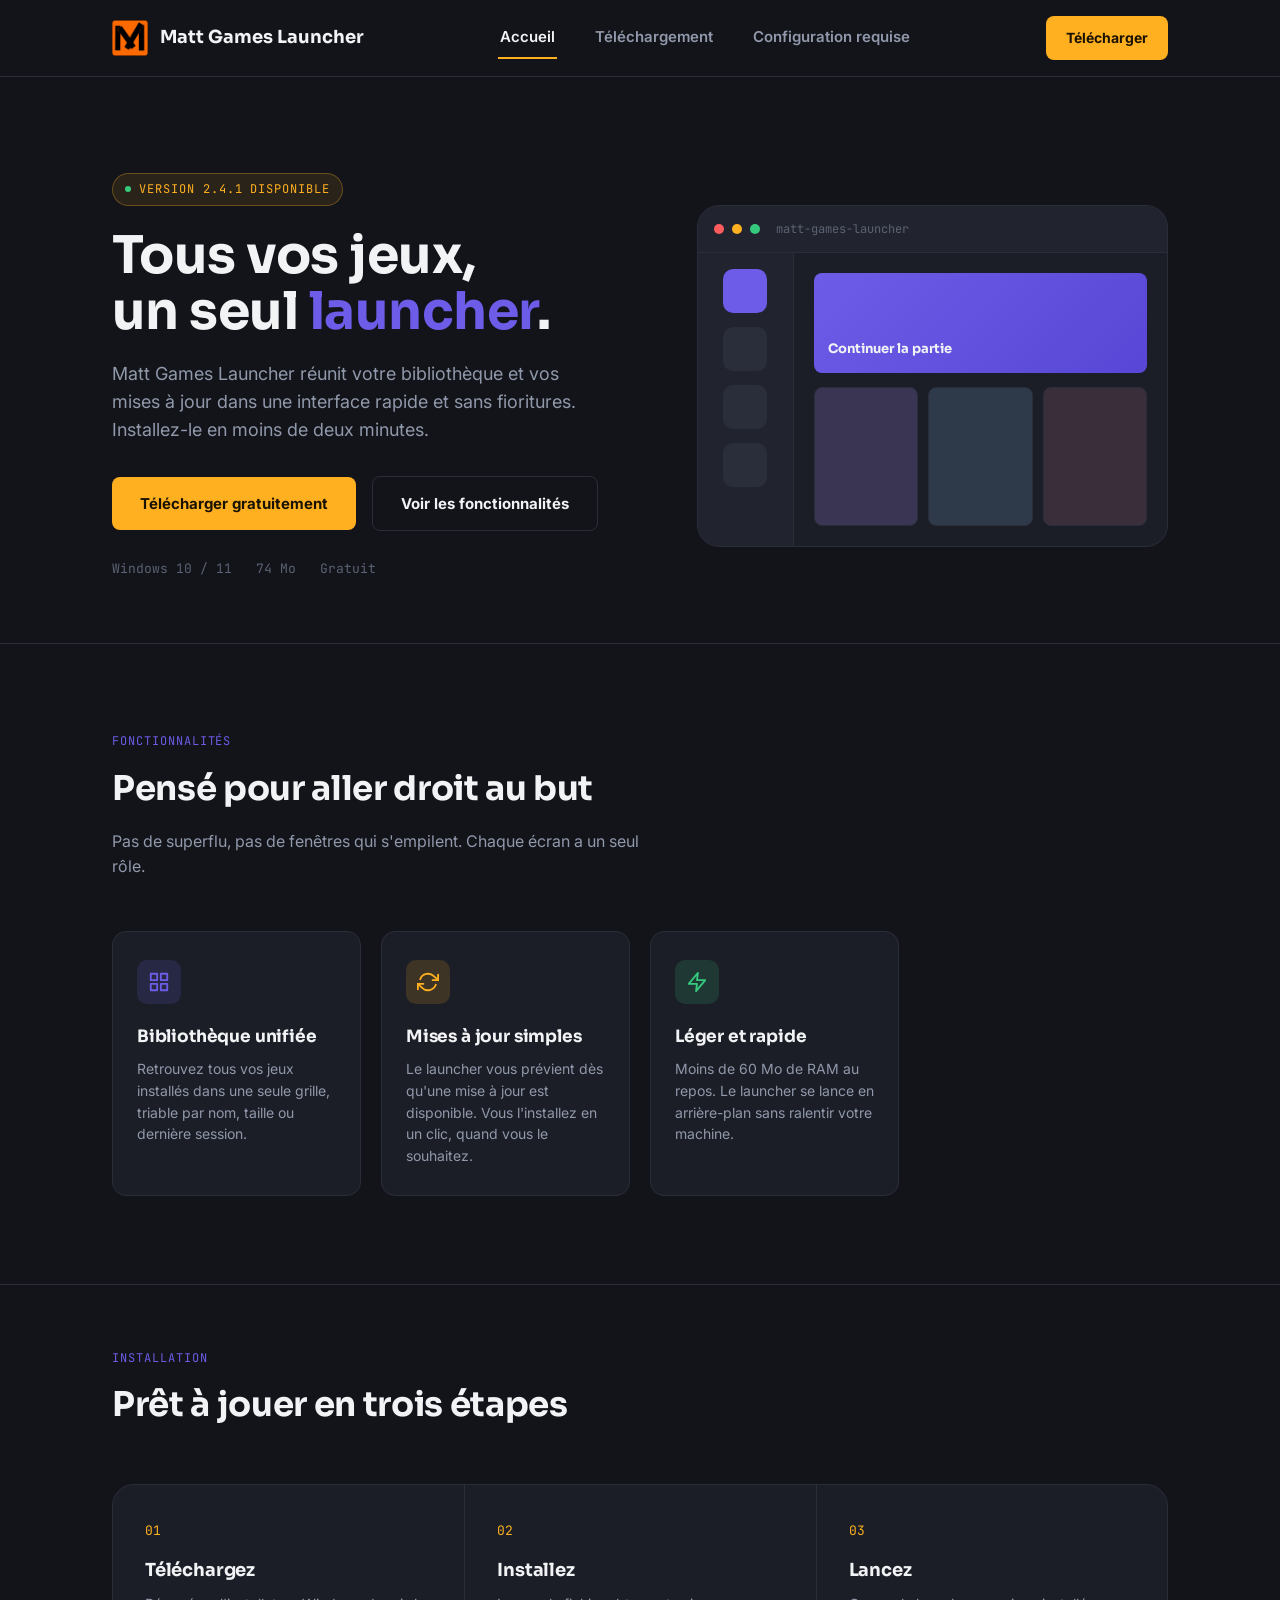
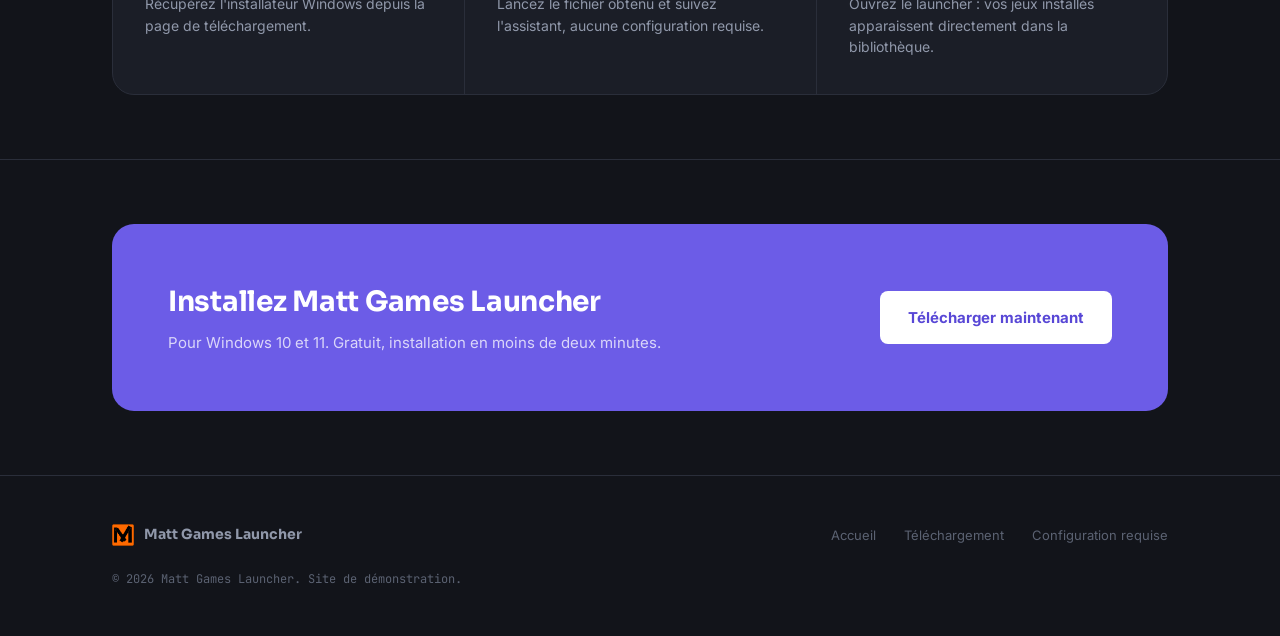
==== index.html @ dc96395d "Update index.html" ====
<!DOCTYPE html>
<html lang="fr">
<head>
<meta charset="UTF-8">
<meta name="viewport" content="width=device-width, initial-scale=1.0">
<title>Matt Games Launcher — Votre bibliothèque de jeux, réunie</title>
<meta name="description" content="Téléchargez Matt Games Launcher : un launcher léger et rapide pour gérer, installer et lancer tous vos jeux depuis un seul endroit.">
<link rel="icon" type="image/png" href="LogoLauncher.png">
<link rel="preconnect" href="https://fonts.googleapis.com">
<link href="https://fonts.googleapis.com/css2?family=Sora:wght@600;700;800&family=Inter:wght@400;500;600;700&family=JetBrains+Mono:wght@400;500&display=swap" rel="stylesheet">
<link rel="stylesheet" href="style.css">
</head>
<body>

<nav class="nav">
  <div class="wrap">
    <a href="index.html" class="brand">
      <img src="LogoLauncher.png" alt="Matt Games Launcher">
      <span>Matt Games Launcher</span>
    </a>
    <div class="nav-links">
      <a href="index.html" class="active">Accueil</a>
      <a href="download.html">Téléchargement</a>
      <a href="download.html#requirements">Configuration requise</a>
    </div>
    <a href="download.html" class="nav-cta">Télécharger</a>
    <button class="nav-toggle" aria-label="Menu">
      <span></span><span></span><span></span>
    </button>
  </div>
</nav>

<header class="hero">
  <div class="wrap">
    <div>
      <span class="eyebrow"><span class="dot"></span>Version 2.4.1 disponible</span>
      <h1>Tous vos jeux,<br>un seul <span class="accent">launcher</span>.</h1>
      <p class="lead">Matt Games Launcher réunit votre bibliothèque et vos mises à jour dans une interface rapide et sans fioritures. Installez-le en moins de deux minutes.</p>
      <div class="hero-actions">
        <a href="download.html" class="btn btn-primary">Télécharger gratuitement</a>
        <a href="#features" class="btn btn-ghost">Voir les fonctionnalités</a>
      </div>
      <div class="hero-meta">
        <span>Windows 10 / 11</span>
        <span>74 Mo</span>
        <span>Gratuit</span>
      </div>
    </div>

    <div class="mock" aria-hidden="true">
      <div class="mock-bar">
        <span class="mock-dot r"></span>
        <span class="mock-dot a"></span>
        <span class="mock-dot g"></span>
        <span class="mock-title">matt-games-launcher</span>
      </div>
      <div class="mock-body">
        <div class="mock-side">
          <div class="tile on"></div>
          <div class="tile"></div>
          <div class="tile"></div>
          <div class="tile"></div>
        </div>
        <div class="mock-main">
          <div class="mock-hero">Continuer la partie</div>
          <div class="mock-grid">
            <div class="card"></div>
            <div class="card"></div>
            <div class="card"></div>
          </div>
        </div>
      </div>
    </div>
  </div>
</header>

<section id="features">
  <div class="wrap">
    <div class="section-head">
      <span class="kicker">Fonctionnalités</span>
      <h2>Pensé pour aller droit au but</h2>
      <p>Pas de superflu, pas de fenêtres qui s'empilent. Chaque écran a un seul rôle.</p>
    </div>

    <div class="features">
      <div class="feature-card">
        <div class="feature-icon" style="background: rgba(108,92,231,0.15);">
          <svg viewBox="0 0 24 24" fill="none" stroke="#6C5CE7" stroke-width="2" stroke-linecap="round" stroke-linejoin="round"><rect x="3" y="3" width="7" height="7"></rect><rect x="14" y="3" width="7" height="7"></rect><rect x="14" y="14" width="7" height="7"></rect><rect x="3" y="14" width="7" height="7"></rect></svg>
        </div>
        <h3>Bibliothèque unifiée</h3>
        <p>Retrouvez tous vos jeux installés dans une seule grille, triable par nom, taille ou dernière session.</p>
      </div>

      <div class="feature-card">
        <div class="feature-icon" style="background: rgba(255,176,32,0.15);">
          <svg viewBox="0 0 24 24" fill="none" stroke="#FFB020" stroke-width="2" stroke-linecap="round" stroke-linejoin="round"><path d="M23 4v6h-6"></path><path d="M1 20v-6h6"></path><path d="M3.51 9a9 9 0 0114.85-3.36L23 10M1 14l4.64 4.36A9 9 0 0020.49 15"></path></svg>
        </div>
        <h3>Mises à jour simples</h3>
        <p>Le launcher vous prévient dès qu'une mise à jour est disponible. Vous l'installez en un clic, quand vous le souhaitez.</p>
      </div>

      <div class="feature-card">
        <div class="feature-icon" style="background: rgba(53,201,126,0.15);">
          <svg viewBox="0 0 24 24" fill="none" stroke="#35C97E" stroke-width="2" stroke-linecap="round" stroke-linejoin="round"><path d="M13 2L3 14h9l-1 8 10-12h-9l1-8z"></path></svg>
        </div>
        <h3>Léger et rapide</h3>
        <p>Moins de 60 Mo de RAM au repos. Le launcher se lance en arrière-plan sans ralentir votre machine.</p>
      </div>
    </div>
  </div>
</section>

<section class="tight">
  <div class="wrap">
    <div class="section-head">
      <span class="kicker">Installation</span>
      <h2>Prêt à jouer en trois étapes</h2>
    </div>

    <div class="steps">
      <div class="step">
        <span class="num">01</span>
        <h3>Téléchargez</h3>
        <p>Récupérez l'installateur Windows depuis la page de téléchargement.</p>
      </div>
      <div class="step">
        <span class="num">02</span>
        <h3>Installez</h3>
        <p>Lancez le fichier obtenu et suivez l'assistant, aucune configuration requise.</p>
      </div>
      <div class="step">
        <span class="num">03</span>
        <h3>Lancez</h3>
        <p>Ouvrez le launcher : vos jeux installés apparaissent directement dans la bibliothèque.</p>
      </div>
    </div>
  </div>
</section>

<section class="tight">
  <div class="wrap">
    <div class="cta-band">
      <div>
        <h2>Installez Matt Games Launcher</h2>
        <p>Pour Windows 10 et 11. Gratuit, installation en moins de deux minutes.</p>
      </div>
      <a href="download.html" class="btn btn-primary">Télécharger maintenant</a>
    </div>
  </div>
</section>

<footer>
  <div class="wrap">
    <div class="footer-row">
      <a href="index.html" class="footer-brand">
        <img src="LogoLauncher.png" alt="">
        Matt Games Launcher
      </a>
      <div class="footer-links">
        <a href="index.html">Accueil</a>
        <a href="download.html">Téléchargement</a>
        <a href="download.html#requirements">Configuration requise</a>
      </div>
    </div>
    <p class="footer-note">© 2026 Matt Games Launcher. Site de démonstration.</p>
  </div>
</footer>

<script src="script.js"></script>
</body>
</html>
---- style.css ----
/* ==========================================================================
   Matt Games Launcher — Flat Design / Dark Mode
   Tokens
   ========================================================================== */
:root {
  /* Color */
  --bg:        #12141A;
  --surface:   #1B1E27;
  --surface-2: #21242F;
  --border:    #2A2E3A;
  --text:      #F2F3F5;
  --text-dim:  #9098AA;
  --text-mute: #5B6272;

  --violet:      #6C5CE7;
  --violet-dark: #5847D6;
  --amber:       #FFB020;
  --amber-dark:  #E89A0C;
  --red:         #FF5D5D;
  --green:       #35C97E;

  /* Type */
  --font-display: "Sora", "Segoe UI", sans-serif;
  --font-body:    "Inter", "Segoe UI", sans-serif;
  --font-mono:    "JetBrains Mono", "Consolas", monospace;

  /* Layout */
  --radius-sm: 8px;
  --radius-md: 14px;
  --radius-lg: 22px;
  --max-w: 1120px;
}

* { box-sizing: border-box; margin: 0; padding: 0; }

html { scroll-behavior: smooth; }

body {
  background: var(--bg);
  color: var(--text);
  font-family: var(--font-body);
  line-height: 1.55;
  -webkit-font-smoothing: antialiased;
}

img { display: block; max-width: 100%; }

a { color: inherit; text-decoration: none; }

.wrap {
  max-width: var(--max-w);
  margin: 0 auto;
  padding: 0 32px;
}

h1, h2, h3 {
  font-family: var(--font-display);
  font-weight: 700;
  letter-spacing: -0.01em;
}

::selection { background: var(--violet); color: #fff; }

:focus-visible {
  outline: 3px solid var(--amber);
  outline-offset: 3px;
}

/* ==========================================================================
   Nav
   ========================================================================== */
.nav {
  position: sticky;
  top: 0;
  z-index: 50;
  background: var(--bg);
  border-bottom: 1px solid var(--border);
}

.nav .wrap {
  display: flex;
  align-items: center;
  justify-content: space-between;
  height: 76px;
}

.brand {
  display: flex;
  align-items: center;
  gap: 12px;
  font-family: var(--font-display);
  font-weight: 700;
  font-size: 18px;
}

.brand img {
  width: 36px;
  height: 36px;
}

.nav-links {
  display: flex;
  align-items: center;
  gap: 36px;
}

.nav-links a {
  font-size: 15px;
  font-weight: 600;
  color: var(--text-dim);
  padding: 8px 2px;
  border-bottom: 2px solid transparent;
  transition: color .15s ease, border-color .15s ease;
}

.nav-links a:hover { color: var(--text); }

.nav-links a.active {
  color: var(--text);
  border-color: var(--amber);
}

.nav-cta {
  display: inline-flex;
  align-items: center;
  gap: 8px;
  background: var(--amber);
  color: #1A1200;
  font-weight: 700;
  font-size: 14px;
  padding: 11px 20px;
  border-radius: var(--radius-sm);
  transition: background .15s ease, transform .1s ease;
}

.nav-cta:hover { background: var(--amber-dark); }
.nav-cta:active { transform: translateY(1px); }

.nav-toggle {
  display: none;
  flex-direction: column;
  gap: 5px;
  background: none;
  border: none;
  cursor: pointer;
  padding: 8px;
}
.nav-toggle span {
  width: 22px;
  height: 2px;
  background: var(--text);
  display: block;
}

/* ==========================================================================
   Buttons (shared)
   ========================================================================== */
.btn {
  display: inline-flex;
  align-items: center;
  justify-content: center;
  gap: 10px;
  font-family: var(--font-body);
  font-weight: 700;
  font-size: 15px;
  padding: 15px 28px;
  border-radius: var(--radius-sm);
  border: none;
  cursor: pointer;
  transition: background .15s ease, transform .1s ease, border-color .15s ease;
}

.btn-primary {
  background: var(--amber);
  color: #1A1200;
}
.btn-primary:hover { background: var(--amber-dark); }
.btn-primary:active { transform: translateY(1px); }

.btn-ghost {
  background: transparent;
  color: var(--text);
  border: 1.5px solid var(--border);
}
.btn-ghost:hover { border-color: var(--text-dim); }

.btn-block { width: 100%; }

/* ==========================================================================
   Hero
   ========================================================================== */
.hero {
  padding: 96px 0 64px;
  border-bottom: 1px solid var(--border);
}

.hero .wrap {
  display: grid;
  grid-template-columns: 1.05fr 0.95fr;
  gap: 64px;
  align-items: center;
}

.eyebrow {
  display: inline-flex;
  align-items: center;
  gap: 8px;
  font-family: var(--font-mono);
  font-size: 12px;
  letter-spacing: 0.08em;
  text-transform: uppercase;
  color: var(--amber);
  background: rgba(255,176,32,0.1);
  border: 1px solid rgba(255,176,32,0.3);
  padding: 6px 12px;
  border-radius: 999px;
  margin-bottom: 22px;
}

.eyebrow .dot {
  width: 6px;
  height: 6px;
  border-radius: 50%;
  background: var(--green);
}

.hero h1 {
  font-size: 52px;
  line-height: 1.08;
  margin-bottom: 20px;
}

.hero h1 .accent { color: var(--violet); }

.hero p.lead {
  font-size: 18px;
  color: var(--text-dim);
  max-width: 480px;
  margin-bottom: 32px;
}

.hero-actions {
  display: flex;
  align-items: center;
  gap: 16px;
  flex-wrap: wrap;
  margin-bottom: 28px;
}

.hero-meta {
  display: flex;
  gap: 24px;
  font-size: 13px;
  color: var(--text-mute);
  font-family: var(--font-mono);
}

/* --- Flat mockup window (signature element) --- */
.mock {
  background: var(--surface);
  border: 1px solid var(--border);
  border-radius: var(--radius-lg);
  overflow: hidden;
}

.mock-bar {
  display: flex;
  align-items: center;
  gap: 8px;
  padding: 14px 16px;
  background: var(--surface-2);
  border-bottom: 1px solid var(--border);
}

.mock-dot { width: 10px; height: 10px; border-radius: 50%; }
.mock-dot.r { background: var(--red); }
.mock-dot.a { background: var(--amber); }
.mock-dot.g { background: var(--green); }

.mock-title {
  margin-left: 8px;
  font-family: var(--font-mono);
  font-size: 12px;
  color: var(--text-mute);
}

.mock-body { display: flex; }

.mock-side {
  width: 96px;
  background: var(--surface-2);
  border-right: 1px solid var(--border);
  padding: 16px 0;
  display: flex;
  flex-direction: column;
  align-items: center;
  gap: 14px;
}

.mock-side .tile {
  width: 44px;
  height: 44px;
  border-radius: 10px;
  background: var(--border);
}
.mock-side .tile.on { background: var(--violet); }

.mock-main { flex: 1; padding: 20px; }

.mock-hero {
  height: 100px;
  border-radius: var(--radius-sm);
  background: linear-gradient(135deg, var(--violet), var(--violet-dark));
  margin-bottom: 14px;
  display: flex;
  align-items: flex-end;
  padding: 14px;
  font-family: var(--font-display);
  font-weight: 700;
  font-size: 13px;
}

.mock-grid {
  display: grid;
  grid-template-columns: repeat(3, 1fr);
  gap: 10px;
}

.mock-grid .card {
  aspect-ratio: 3/4;
  border-radius: 8px;
  background: var(--surface-2);
  border: 1px solid var(--border);
}

.mock-grid .card:nth-child(1) { background: #3A3552; }
.mock-grid .card:nth-child(2) { background: #2E3A4A; }
.mock-grid .card:nth-child(3) { background: #3A2E3A; }

/* ==========================================================================
   Section shell
   ========================================================================== */
section { padding: 88px 0; }
section.tight { padding: 64px 0; }
section + section { border-top: 1px solid var(--border); }

.section-head {
  max-width: 560px;
  margin-bottom: 52px;
}

.section-head .kicker {
  font-family: var(--font-mono);
  font-size: 12px;
  letter-spacing: 0.08em;
  text-transform: uppercase;
  color: var(--violet);
  margin-bottom: 12px;
  display: block;
}

.section-head h2 {
  font-size: 34px;
  margin-bottom: 14px;
}

.section-head p {
  color: var(--text-dim);
  font-size: 16px;
}

/* ==========================================================================
   Feature cards
   ========================================================================== */
.features {
  display: grid;
  grid-template-columns: repeat(4, 1fr);
  gap: 20px;
}

.feature-card {
  background: var(--surface);
  border: 1px solid var(--border);
  border-radius: var(--radius-md);
  padding: 28px 24px;
}

.feature-icon {
  width: 44px;
  height: 44px;
  border-radius: 10px;
  display: flex;
  align-items: center;
  justify-content: center;
  margin-bottom: 20px;
}

.feature-icon svg { width: 22px; height: 22px; }

.feature-card h3 {
  font-size: 17px;
  margin-bottom: 8px;
}

.feature-card p {
  font-size: 14px;
  color: var(--text-dim);
}

/* ==========================================================================
   Steps
   ========================================================================== */
.steps {
  display: grid;
  grid-template-columns: repeat(3, 1fr);
  gap: 0;
  background: var(--surface);
  border: 1px solid var(--border);
  border-radius: var(--radius-lg);
  overflow: hidden;
}

.step {
  padding: 36px 32px;
  position: relative;
}

.step + .step { border-left: 1px solid var(--border); }

.step .num {
  font-family: var(--font-mono);
  font-size: 13px;
  color: var(--amber);
  margin-bottom: 16px;
  display: block;
}

.step h3 { font-size: 18px; margin-bottom: 8px; }
.step p { font-size: 14px; color: var(--text-dim); }

/* ==========================================================================
   CTA band
   ========================================================================== */
.cta-band {
  background: var(--violet);
  border-radius: var(--radius-lg);
  padding: 56px;
  display: flex;
  align-items: center;
  justify-content: space-between;
  gap: 32px;
  flex-wrap: wrap;
}

.cta-band h2 {
  font-size: 28px;
  color: #fff;
  margin-bottom: 8px;
}

.cta-band p { color: rgba(255,255,255,0.75); font-size: 15px; }

.cta-band .btn-primary {
  background: #fff;
  color: var(--violet-dark);
  white-space: nowrap;
}
.cta-band .btn-primary:hover { background: #EFEFFF; }

/* ==========================================================================
   Footer
   ========================================================================== */
footer {
  border-top: 1px solid var(--border);
  padding: 48px 0;
}

.footer-row {
  display: flex;
  align-items: center;
  justify-content: space-between;
  flex-wrap: wrap;
  gap: 20px;
}

.footer-brand {
  display: flex;
  align-items: center;
  gap: 10px;
  font-family: var(--font-display);
  font-weight: 700;
  color: var(--text-dim);
  font-size: 14px;
}
.footer-brand img { width: 22px; height: 22px; }

.footer-links {
  display: flex;
  gap: 28px;
  font-size: 13px;
  color: var(--text-mute);
}
.footer-links a:hover { color: var(--text-dim); }

.footer-note {
  font-size: 12px;
  color: var(--text-mute);
  margin-top: 24px;
  font-family: var(--font-mono);
}

/* ==========================================================================
   Download page
   ========================================================================== */
.dl-header {
  padding: 72px 0 48px;
  border-bottom: 1px solid var(--border);
  text-align: center;
}

.dl-header .eyebrow { margin-left: auto; margin-right: auto; }

.dl-header h1 {
  font-size: 42px;
  max-width: 640px;
  margin: 0 auto 14px;
}

.dl-header p {
  color: var(--text-dim);
  font-size: 16px;
  max-width: 520px;
  margin: 0 auto;
}

.os-grid {
  display: grid;
  grid-template-columns: repeat(3, 1fr);
  gap: 20px;
}

.os-card {
  background: var(--surface);
  border: 1px solid var(--border);
  border-radius: var(--radius-md);
  padding: 32px 26px;
  display: flex;
  flex-direction: column;
  gap: 18px;
}

.os-card.recommended {
  border-color: var(--violet);
  position: relative;
}

.os-card .badge {
  position: absolute;
  top: -12px;
  left: 26px;
  background: var(--violet);
  color: #fff;
  font-family: var(--font-mono);
  font-size: 11px;
  letter-spacing: 0.05em;
  text-transform: uppercase;
  padding: 5px 10px;
  border-radius: 999px;
}

.os-icon {
  width: 48px;
  height: 48px;
  border-radius: 12px;
  background: var(--surface-2);
  display: flex;
  align-items: center;
  justify-content: center;
}
.os-icon svg { width: 24px; height: 24px; }

.os-card h3 { font-size: 19px; }

.os-specs {
  display: flex;
  gap: 16px;
  font-family: var(--font-mono);
  font-size: 12px;
  color: var(--text-mute);
}

.os-specs span { display: flex; flex-direction: column; gap: 2px; }
.os-specs b { color: var(--text-dim); font-weight: 600; }

.os-card .btn { margin-top: auto; }

.requirements {
  background: var(--surface);
  border: 1px solid var(--border);
  border-radius: var(--radius-lg);
  overflow: hidden;
}

.req-tabs {
  display: flex;
  border-bottom: 1px solid var(--border);
}

.req-tab {
  padding: 16px 24px;
  font-size: 14px;
  font-weight: 600;
  color: var(--text-mute);
  cursor: pointer;
  border-bottom: 2px solid transparent;
  background: none;
  border-left: none; border-right: none; border-top: none;
  font-family: var(--font-body);
}
.req-tab.active { color: var(--text); border-color: var(--amber); }

table.req-table {
  width: 100%;
  border-collapse: collapse;
}

table.req-table td {
  padding: 16px 28px;
  font-size: 14px;
  border-bottom: 1px solid var(--border);
}

table.req-table tr:last-child td { border-bottom: none; }

table.req-table td:first-child {
  color: var(--text-mute);
  width: 200px;
  font-family: var(--font-mono);
  font-size: 12px;
  text-transform: uppercase;
  letter-spacing: 0.04em;
}

.req-panel { display: none; }
.req-panel.active { display: block; }

.verify {
  display: flex;
  align-items: flex-start;
  gap: 16px;
  background: var(--surface);
  border: 1px solid var(--border);
  border-radius: var(--radius-md);
  padding: 24px 26px;
}

.verify svg { width: 22px; height: 22px; color: var(--green); flex-shrink: 0; margin-top: 2px; }

.verify h3 { font-size: 15px; margin-bottom: 6px; }
.verify p { font-size: 13px; color: var(--text-dim); }
.verify code {
  font-family: var(--font-mono);
  background: var(--surface-2);
  padding: 2px 8px;
  border-radius: 4px;
  font-size: 12px;
  color: var(--amber);
}

/* ==========================================================================
   Responsive
   ========================================================================== */
@media (max-width: 900px) {
  .hero .wrap { grid-template-columns: 1fr; gap: 48px; }
  .features { grid-template-columns: repeat(2, 1fr); }
  .steps { grid-template-columns: 1fr; }
  .step + .step { border-left: none; border-top: 1px solid var(--border); }
  .os-grid { grid-template-columns: 1fr; }
  .nav-links { display: none; }
  .nav-toggle { display: flex; }
}

@media (max-width: 560px) {
  .wrap { padding: 0 20px; }
  .hero { padding: 56px 0 40px; }
  .hero h1 { font-size: 36px; }
  .features { grid-template-columns: 1fr; }
  .cta-band { flex-direction: column; text-align: center; padding: 40px 28px; }
  .footer-row { flex-direction: column; align-items: flex-start; }
  table.req-table td:first-child { width: 130px; }
}

@media (prefers-reduced-motion: reduce) {
  html { scroll-behavior: auto; }
  * { transition: none !important; }
}
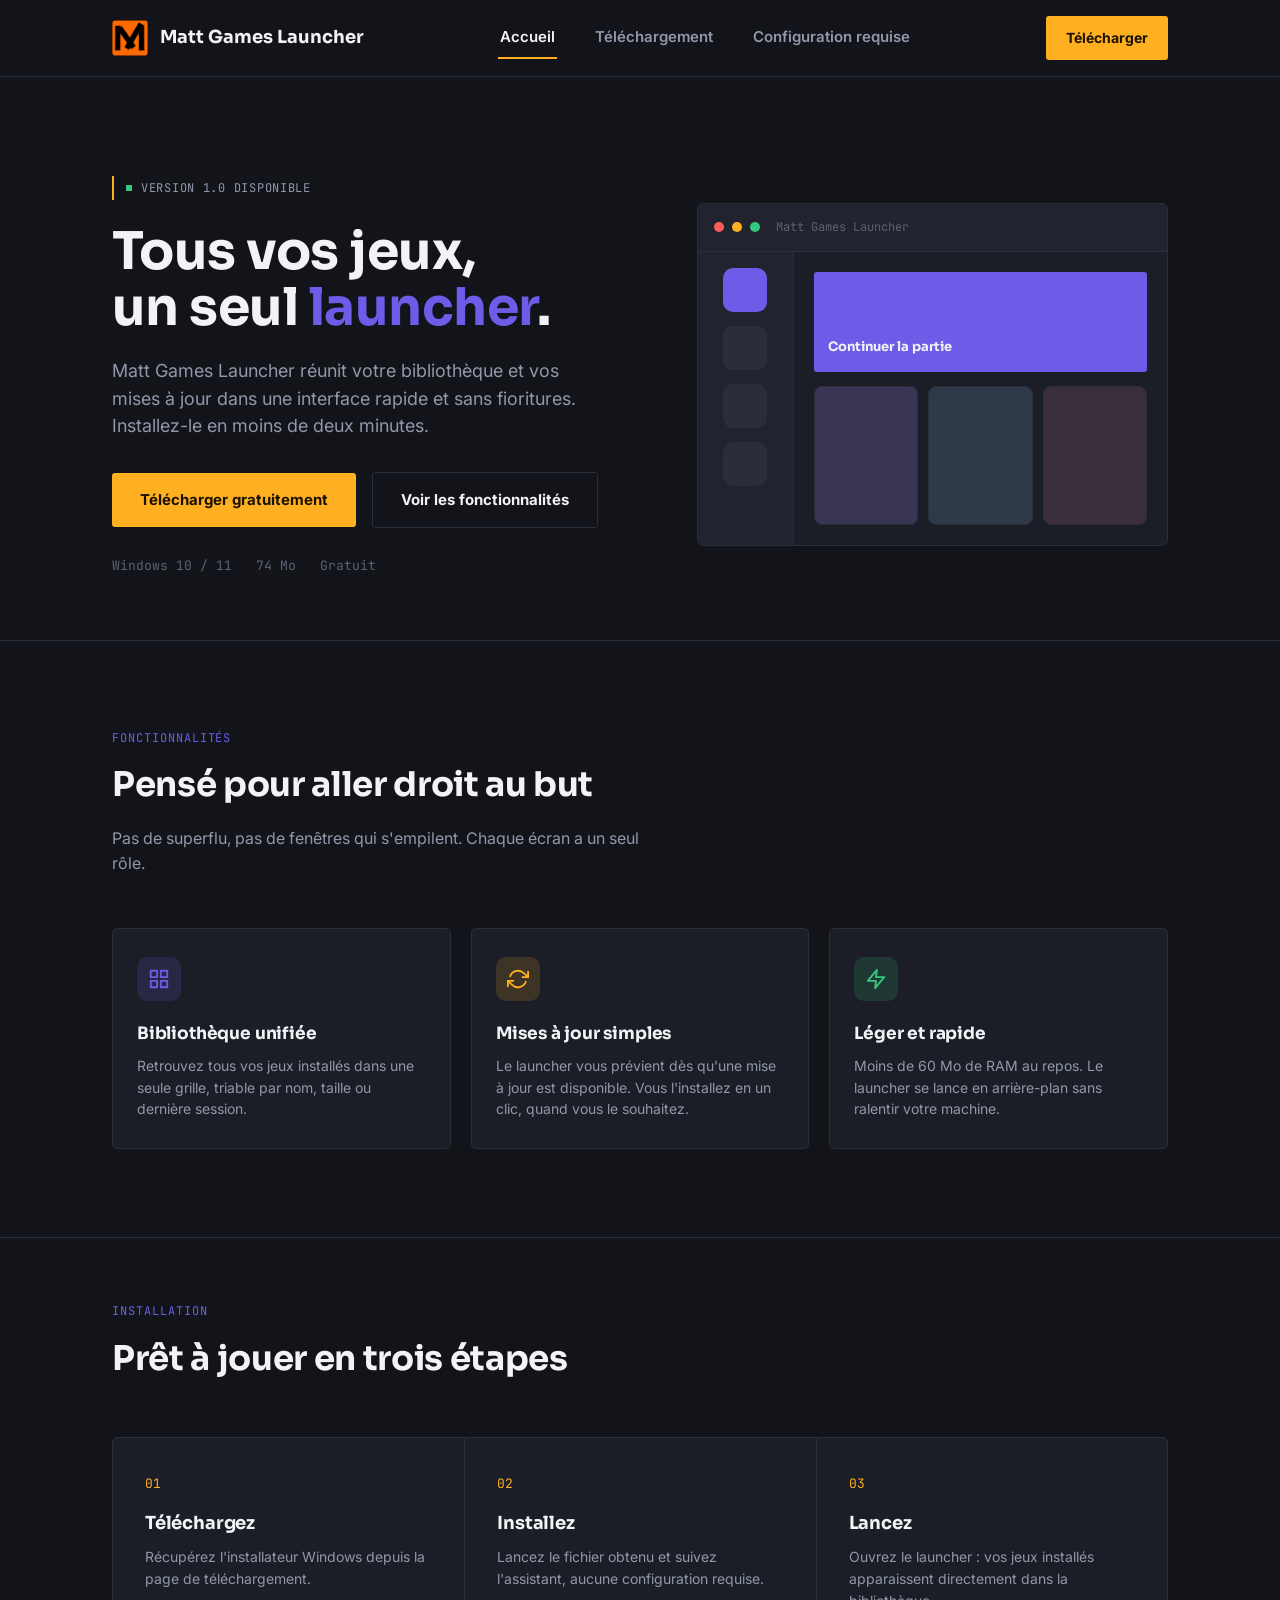
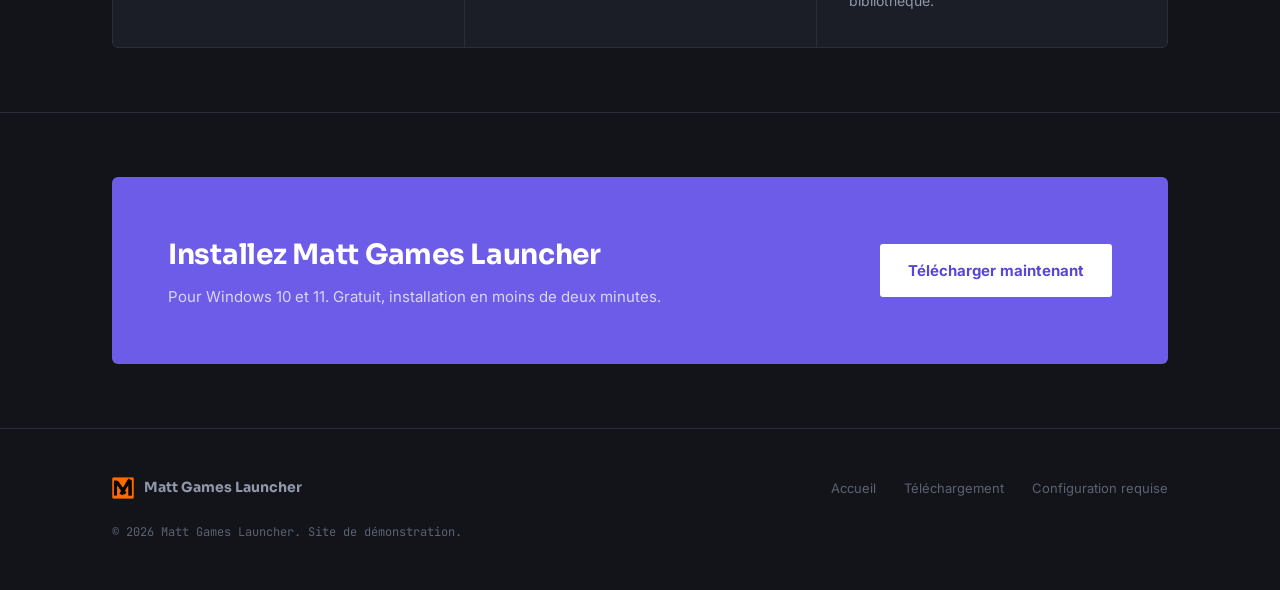
==== commit 142efddc: "Update index.html" ====
--- a/index.html
+++ b/index.html
@@ -33,7 +33,7 @@
 <header class="hero">
   <div class="wrap">
     <div>
-      <span class="eyebrow"><span class="dot"></span>Version 2.4.1 disponible</span>
+      <span class="eyebrow"><span class="dot"></span>Version 1.0 disponible</span>
       <h1>Tous vos jeux,<br>un seul <span class="accent">launcher</span>.</h1>
       <p class="lead">Matt Games Launcher réunit votre bibliothèque et vos mises à jour dans une interface rapide et sans fioritures. Installez-le en moins de deux minutes.</p>
       <div class="hero-actions">
@@ -52,7 +52,7 @@
         <span class="mock-dot r"></span>
         <span class="mock-dot a"></span>
         <span class="mock-dot g"></span>
-        <span class="mock-title">matt-games-launcher</span>
+        <span class="mock-title">Matt Games Launcher</span>
       </div>
       <div class="mock-body">
         <div class="mock-side">
--- a/style.css
+++ b/style.css
@@ -25,9 +25,9 @@
   --font-mono:    "JetBrains Mono", "Consolas", monospace;
 
   /* Layout */
-  --radius-sm: 8px;
-  --radius-md: 14px;
-  --radius-lg: 22px;
+  --radius-sm: 3px;
+  --radius-md: 5px;
+  --radius-lg: 6px;
   --max-w: 1120px;
 }
 
@@ -204,23 +204,20 @@
 .eyebrow {
   display: inline-flex;
   align-items: center;
-  gap: 8px;
+  gap: 9px;
   font-family: var(--font-mono);
   font-size: 12px;
-  letter-spacing: 0.08em;
+  letter-spacing: 0.06em;
   text-transform: uppercase;
-  color: var(--amber);
-  background: rgba(255,176,32,0.1);
-  border: 1px solid rgba(255,176,32,0.3);
-  padding: 6px 12px;
-  border-radius: 999px;
-  margin-bottom: 22px;
+  color: var(--text-dim);
+  border-left: 2px solid var(--amber);
+  padding: 3px 0 3px 12px;
+  margin-bottom: 24px;
 }
 
 .eyebrow .dot {
   width: 6px;
   height: 6px;
-  border-radius: 50%;
   background: var(--green);
 }
 
@@ -310,7 +307,7 @@
 .mock-hero {
   height: 100px;
   border-radius: var(--radius-sm);
-  background: linear-gradient(135deg, var(--violet), var(--violet-dark));
+  background: var(--violet);
   margin-bottom: 14px;
   display: flex;
   align-items: flex-end;
@@ -374,7 +371,7 @@
    ========================================================================== */
 .features {
   display: grid;
-  grid-template-columns: repeat(4, 1fr);
+  grid-template-columns: repeat(3, 1fr);
   gap: 20px;
 }
 
@@ -533,91 +530,53 @@
   margin: 0 auto;
 }
 
-.os-grid {
-  display: grid;
-  grid-template-columns: repeat(3, 1fr);
-  gap: 20px;
-}
-
-.os-card {
+.download-panel {
+  max-width: 620px;
+  margin: 0 auto;
   background: var(--surface);
   border: 1px solid var(--border);
   border-radius: var(--radius-md);
-  padding: 32px 26px;
-  display: flex;
-  flex-direction: column;
+  padding: 40px;
+  display: flex;
+  align-items: center;
+  gap: 24px;
+}
+
+.os-icon {
+  width: 56px;
+  height: 56px;
+  border-radius: var(--radius-sm);
+  background: var(--surface-2);
+  border: 1px solid var(--border);
+  display: flex;
+  align-items: center;
+  justify-content: center;
+  flex-shrink: 0;
+}
+.os-icon svg { width: 26px; height: 26px; }
+
+.download-panel .info { flex: 1; }
+
+.download-panel h3 { font-size: 19px; margin-bottom: 6px; }
+
+.os-specs {
+  display: flex;
   gap: 18px;
-}
-
-.os-card.recommended {
-  border-color: var(--violet);
-  position: relative;
-}
-
-.os-card .badge {
-  position: absolute;
-  top: -12px;
-  left: 26px;
-  background: var(--violet);
-  color: #fff;
-  font-family: var(--font-mono);
-  font-size: 11px;
-  letter-spacing: 0.05em;
-  text-transform: uppercase;
-  padding: 5px 10px;
-  border-radius: 999px;
-}
-
-.os-icon {
-  width: 48px;
-  height: 48px;
-  border-radius: 12px;
-  background: var(--surface-2);
-  display: flex;
-  align-items: center;
-  justify-content: center;
-}
-.os-icon svg { width: 24px; height: 24px; }
-
-.os-card h3 { font-size: 19px; }
-
-.os-specs {
-  display: flex;
-  gap: 16px;
   font-family: var(--font-mono);
   font-size: 12px;
   color: var(--text-mute);
+  margin-bottom: 20px;
 }
 
 .os-specs span { display: flex; flex-direction: column; gap: 2px; }
 .os-specs b { color: var(--text-dim); font-weight: 600; }
 
-.os-card .btn { margin-top: auto; }
-
 .requirements {
   background: var(--surface);
   border: 1px solid var(--border);
   border-radius: var(--radius-lg);
   overflow: hidden;
 }
-
-.req-tabs {
-  display: flex;
-  border-bottom: 1px solid var(--border);
-}
-
-.req-tab {
-  padding: 16px 24px;
-  font-size: 14px;
-  font-weight: 600;
-  color: var(--text-mute);
-  cursor: pointer;
-  border-bottom: 2px solid transparent;
-  background: none;
-  border-left: none; border-right: none; border-top: none;
-  font-family: var(--font-body);
-}
-.req-tab.active { color: var(--text); border-color: var(--amber); }
 
 table.req-table {
   width: 100%;
@@ -640,9 +599,6 @@
   text-transform: uppercase;
   letter-spacing: 0.04em;
 }
-
-.req-panel { display: none; }
-.req-panel.active { display: block; }
 
 .verify {
   display: flex;
@@ -675,7 +631,7 @@
   .features { grid-template-columns: repeat(2, 1fr); }
   .steps { grid-template-columns: 1fr; }
   .step + .step { border-left: none; border-top: 1px solid var(--border); }
-  .os-grid { grid-template-columns: 1fr; }
+  .download-panel { flex-direction: column; align-items: flex-start; text-align: left; }
   .nav-links { display: none; }
   .nav-toggle { display: flex; }
 }
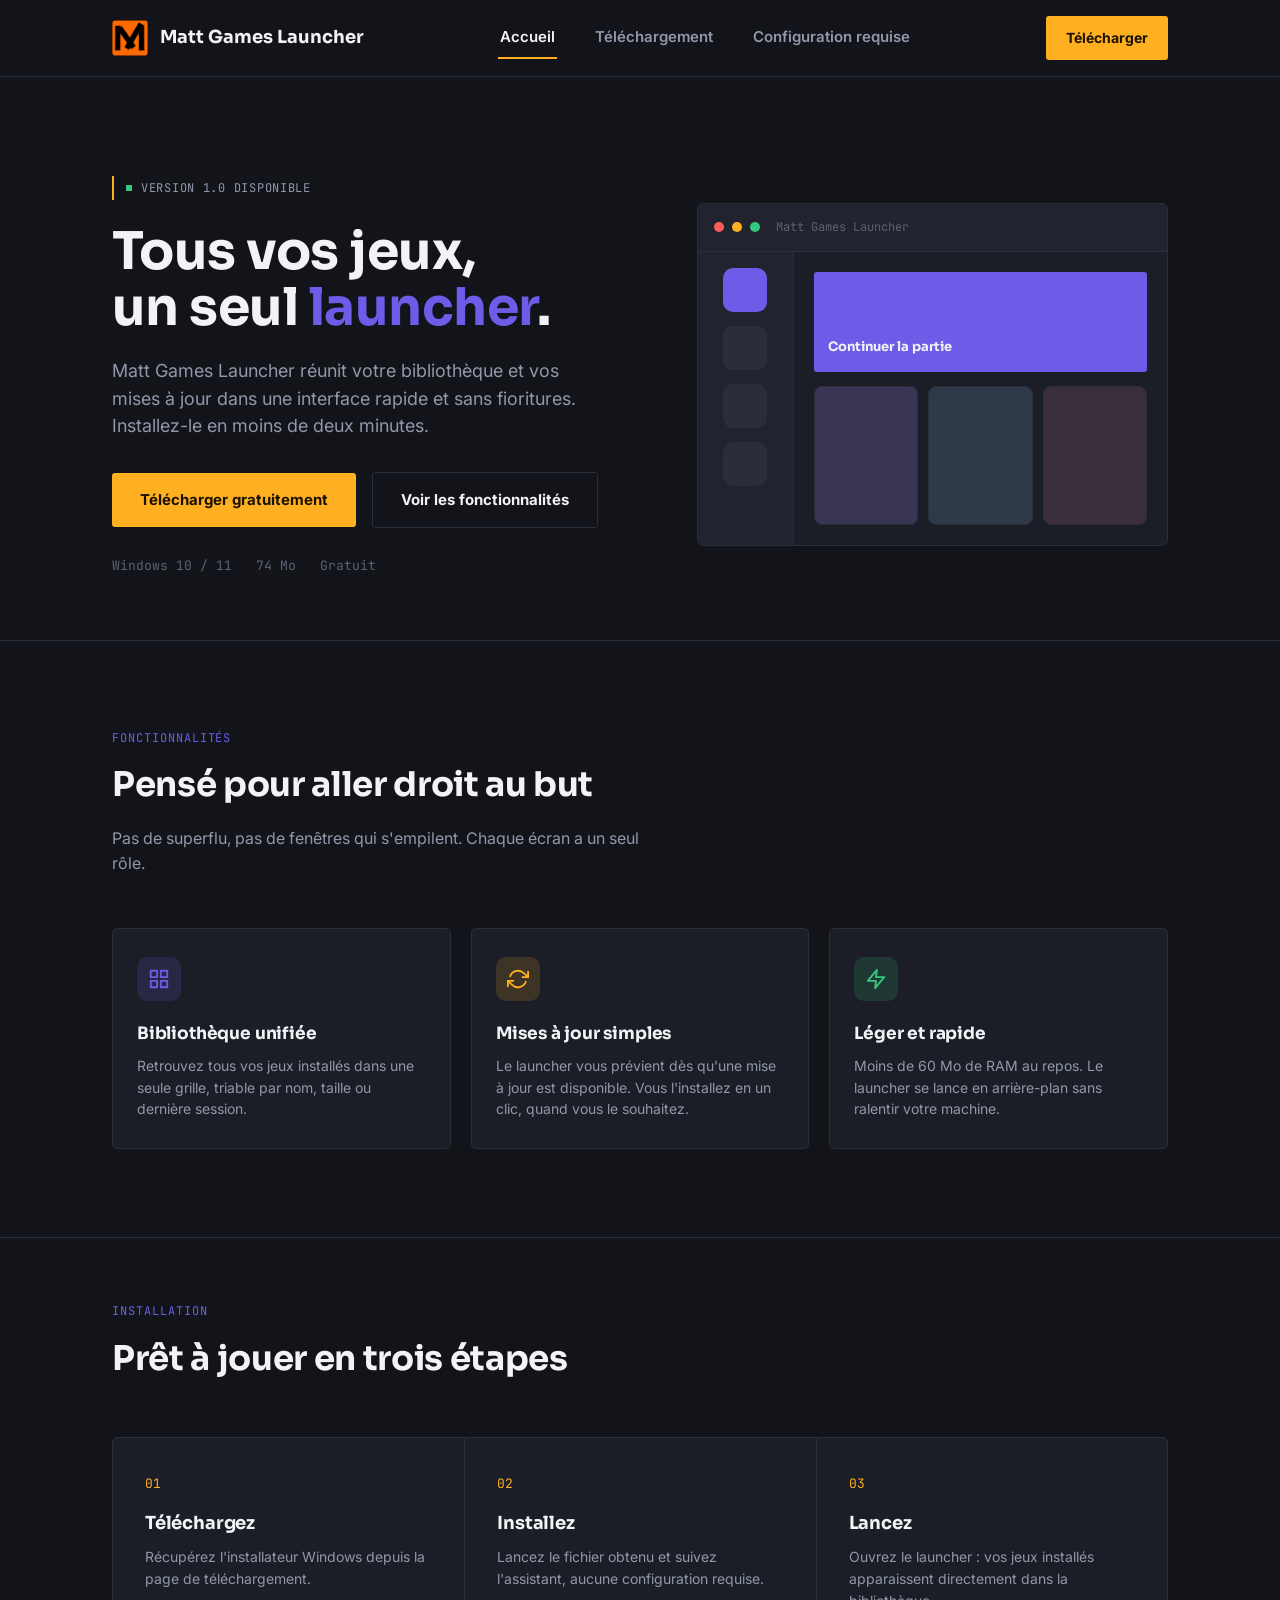
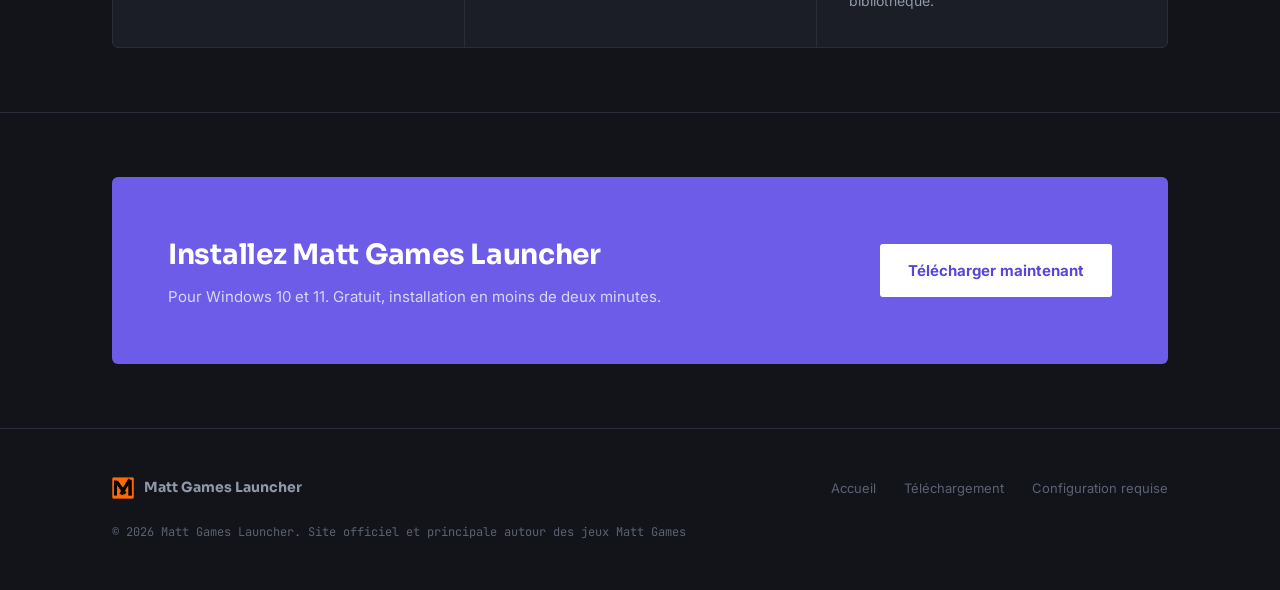
==== commit d39fe101: "Update index.html" ====
--- a/index.html
+++ b/index.html
@@ -162,7 +162,7 @@
         <a href="download.html#requirements">Configuration requise</a>
       </div>
     </div>
-    <p class="footer-note">© 2026 Matt Games Launcher. Site de démonstration.</p>
+    <p class="footer-note">© 2026 Matt Games Launcher. Site officiel et principale autour des jeux Matt Games</p>
   </div>
 </footer>
 
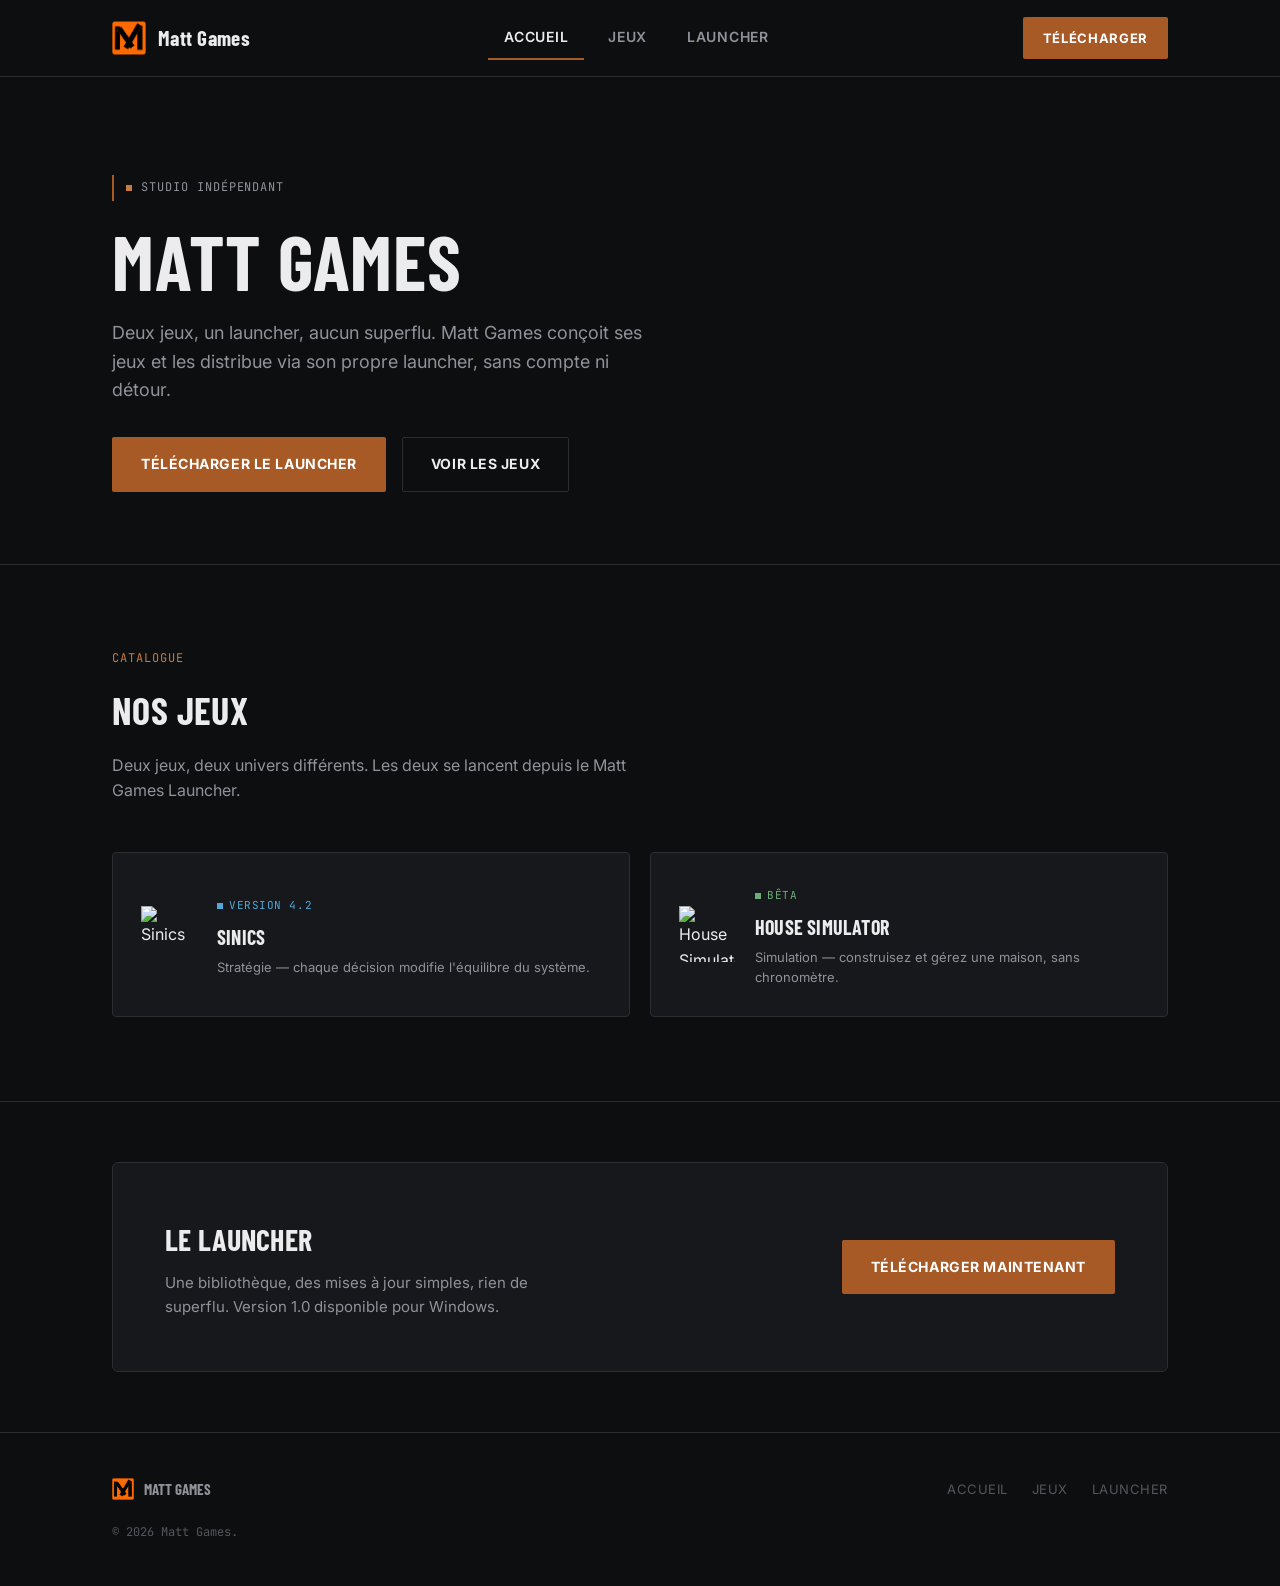
==== commit a763f7e9: "Update index.html" ====
--- a/index.html
+++ b/index.html
@@ -3,11 +3,11 @@
 <head>
 <meta charset="UTF-8">
 <meta name="viewport" content="width=device-width, initial-scale=1.0">
-<title>Matt Games Launcher — Votre bibliothèque de jeux, réunie</title>
-<meta name="description" content="Téléchargez Matt Games Launcher : un launcher léger et rapide pour gérer, installer et lancer tous vos jeux depuis un seul endroit.">
+<title>Matt Games — Accueil</title>
+<meta name="description" content="Matt Games : studio indépendant. Deux jeux, un launcher.">
 <link rel="icon" type="image/png" href="LogoLauncher.png">
 <link rel="preconnect" href="https://fonts.googleapis.com">
-<link href="https://fonts.googleapis.com/css2?family=Sora:wght@600;700;800&family=Inter:wght@400;500;600;700&family=JetBrains+Mono:wght@400;500&display=swap" rel="stylesheet">
+<link href="https://fonts.googleapis.com/css2?family=Barlow+Condensed:wght@600;700;800&family=Inter:wght@400;500;600;700&family=JetBrains+Mono:wght@400;500&display=swap" rel="stylesheet">
 <link rel="stylesheet" href="style.css">
 </head>
 <body>
@@ -15,15 +15,15 @@
 <nav class="nav">
   <div class="wrap">
     <a href="index.html" class="brand">
-      <img src="LogoLauncher.png" alt="Matt Games Launcher">
-      <span>Matt Games Launcher</span>
+      <img src="LogoLauncher.png" alt="Matt Games">
+      <span>Matt Games</span>
     </a>
     <div class="nav-links">
       <a href="index.html" class="active">Accueil</a>
-      <a href="download.html">Téléchargement</a>
-      <a href="download.html#requirements">Configuration requise</a>
+      <a href="jeux.html">Jeux</a>
+      <a href="launcher.html">Launcher</a>
     </div>
-    <a href="download.html" class="nav-cta">Télécharger</a>
+    <a href="launcher.html" class="nav-cta">Télécharger</a>
     <button class="nav-toggle" aria-label="Menu">
       <span></span><span></span><span></span>
     </button>
@@ -32,119 +32,54 @@
 
 <header class="hero">
   <div class="wrap">
-    <div>
-      <span class="eyebrow"><span class="dot"></span>Version 1.0 disponible</span>
-      <h1>Tous vos jeux,<br>un seul <span class="accent">launcher</span>.</h1>
-      <p class="lead">Matt Games Launcher réunit votre bibliothèque et vos mises à jour dans une interface rapide et sans fioritures. Installez-le en moins de deux minutes.</p>
-      <div class="hero-actions">
-        <a href="download.html" class="btn btn-primary">Télécharger gratuitement</a>
-        <a href="#features" class="btn btn-ghost">Voir les fonctionnalités</a>
-      </div>
-      <div class="hero-meta">
-        <span>Windows 10 / 11</span>
-        <span>74 Mo</span>
-        <span>Gratuit</span>
-      </div>
-    </div>
-
-    <div class="mock" aria-hidden="true">
-      <div class="mock-bar">
-        <span class="mock-dot r"></span>
-        <span class="mock-dot a"></span>
-        <span class="mock-dot g"></span>
-        <span class="mock-title">Matt Games Launcher</span>
-      </div>
-      <div class="mock-body">
-        <div class="mock-side">
-          <div class="tile on"></div>
-          <div class="tile"></div>
-          <div class="tile"></div>
-          <div class="tile"></div>
-        </div>
-        <div class="mock-main">
-          <div class="mock-hero">Continuer la partie</div>
-          <div class="mock-grid">
-            <div class="card"></div>
-            <div class="card"></div>
-            <div class="card"></div>
-          </div>
-        </div>
-      </div>
+    <span class="eyebrow"><span class="dot"></span>Studio indépendant</span>
+    <h1>Matt Games</h1>
+    <p class="lead">Deux jeux, un launcher, aucun superflu. Matt Games conçoit ses jeux et les distribue via son propre launcher, sans compte ni détour.</p>
+    <div class="hero-actions">
+      <a href="launcher.html" class="btn btn-primary">Télécharger le launcher</a>
+      <a href="jeux.html" class="btn btn-ghost">Voir les jeux</a>
     </div>
   </div>
 </header>
 
-<section id="features">
+<section>
   <div class="wrap">
     <div class="section-head">
-      <span class="kicker">Fonctionnalités</span>
-      <h2>Pensé pour aller droit au but</h2>
-      <p>Pas de superflu, pas de fenêtres qui s'empilent. Chaque écran a un seul rôle.</p>
+      <span class="kicker">Catalogue</span>
+      <h2>Nos jeux</h2>
+      <p>Deux jeux, deux univers différents. Les deux se lancent depuis le Matt Games Launcher.</p>
     </div>
 
-    <div class="features">
-      <div class="feature-card">
-        <div class="feature-icon" style="background: rgba(108,92,231,0.15);">
-          <svg viewBox="0 0 24 24" fill="none" stroke="#6C5CE7" stroke-width="2" stroke-linecap="round" stroke-linejoin="round"><rect x="3" y="3" width="7" height="7"></rect><rect x="14" y="3" width="7" height="7"></rect><rect x="14" y="14" width="7" height="7"></rect><rect x="3" y="14" width="7" height="7"></rect></svg>
+    <div class="game-strip">
+      <a href="jeux.html#sinics" class="game-preview" style="--game-color: var(--sinics);">
+        <img src="Logos/Sinics.png" alt="Sinics">
+        <div>
+          <span class="tag">Version 4.2</span>
+          <h3>Sinics</h3>
+          <p>Stratégie — chaque décision modifie l'équilibre du système.</p>
         </div>
-        <h3>Bibliothèque unifiée</h3>
-        <p>Retrouvez tous vos jeux installés dans une seule grille, triable par nom, taille ou dernière session.</p>
-      </div>
+      </a>
 
-      <div class="feature-card">
-        <div class="feature-icon" style="background: rgba(255,176,32,0.15);">
-          <svg viewBox="0 0 24 24" fill="none" stroke="#FFB020" stroke-width="2" stroke-linecap="round" stroke-linejoin="round"><path d="M23 4v6h-6"></path><path d="M1 20v-6h6"></path><path d="M3.51 9a9 9 0 0114.85-3.36L23 10M1 14l4.64 4.36A9 9 0 0020.49 15"></path></svg>
+      <a href="jeux.html#house-simulator" class="game-preview" style="--game-color: var(--house);">
+        <img src="Logos/HouseSimulator.png" alt="House Simulator">
+        <div>
+          <span class="tag">Bêta</span>
+          <h3>House Simulator</h3>
+          <p>Simulation — construisez et gérez une maison, sans chronomètre.</p>
         </div>
-        <h3>Mises à jour simples</h3>
-        <p>Le launcher vous prévient dès qu'une mise à jour est disponible. Vous l'installez en un clic, quand vous le souhaitez.</p>
-      </div>
-
-      <div class="feature-card">
-        <div class="feature-icon" style="background: rgba(53,201,126,0.15);">
-          <svg viewBox="0 0 24 24" fill="none" stroke="#35C97E" stroke-width="2" stroke-linecap="round" stroke-linejoin="round"><path d="M13 2L3 14h9l-1 8 10-12h-9l1-8z"></path></svg>
-        </div>
-        <h3>Léger et rapide</h3>
-        <p>Moins de 60 Mo de RAM au repos. Le launcher se lance en arrière-plan sans ralentir votre machine.</p>
-      </div>
+      </a>
     </div>
   </div>
 </section>
 
 <section class="tight">
   <div class="wrap">
-    <div class="section-head">
-      <span class="kicker">Installation</span>
-      <h2>Prêt à jouer en trois étapes</h2>
-    </div>
-
-    <div class="steps">
-      <div class="step">
-        <span class="num">01</span>
-        <h3>Téléchargez</h3>
-        <p>Récupérez l'installateur Windows depuis la page de téléchargement.</p>
+    <div class="launcher-teaser">
+      <div>
+        <h2>Le launcher</h2>
+        <p>Une bibliothèque, des mises à jour simples, rien de superflu. Version 1.0 disponible pour Windows.</p>
       </div>
-      <div class="step">
-        <span class="num">02</span>
-        <h3>Installez</h3>
-        <p>Lancez le fichier obtenu et suivez l'assistant, aucune configuration requise.</p>
-      </div>
-      <div class="step">
-        <span class="num">03</span>
-        <h3>Lancez</h3>
-        <p>Ouvrez le launcher : vos jeux installés apparaissent directement dans la bibliothèque.</p>
-      </div>
-    </div>
-  </div>
-</section>
-
-<section class="tight">
-  <div class="wrap">
-    <div class="cta-band">
-      <div>
-        <h2>Installez Matt Games Launcher</h2>
-        <p>Pour Windows 10 et 11. Gratuit, installation en moins de deux minutes.</p>
-      </div>
-      <a href="download.html" class="btn btn-primary">Télécharger maintenant</a>
+      <a href="launcher.html" class="btn btn-primary">Télécharger maintenant</a>
     </div>
   </div>
 </section>
@@ -154,15 +89,15 @@
     <div class="footer-row">
       <a href="index.html" class="footer-brand">
         <img src="LogoLauncher.png" alt="">
-        Matt Games Launcher
+        Matt Games
       </a>
       <div class="footer-links">
         <a href="index.html">Accueil</a>
-        <a href="download.html">Téléchargement</a>
-        <a href="download.html#requirements">Configuration requise</a>
+        <a href="jeux.html">Jeux</a>
+        <a href="launcher.html">Launcher</a>
       </div>
     </div>
-    <p class="footer-note">© 2026 Matt Games Launcher. Site officiel et principale autour des jeux Matt Games</p>
+    <p class="footer-note">© 2026 Matt Games.</p>
   </div>
 </footer>
 
--- a/style.css
+++ b/style.css
@@ -1,50 +1,41 @@
-/* ==========================================================================
-   Matt Games Launcher — Flat Design / Dark Mode
-   Tokens
-   ========================================================================== */
 :root {
-  /* Color */
-  --bg:        #12141A;
-  --surface:   #1B1E27;
-  --surface-2: #21242F;
-  --border:    #2A2E3A;
-  --text:      #F2F3F5;
-  --text-dim:  #9098AA;
-  --text-mute: #5B6272;
-
-  --violet:      #6C5CE7;
-  --violet-dark: #5847D6;
-  --amber:       #FFB020;
-  --amber-dark:  #E89A0C;
-  --red:         #FF5D5D;
-  --green:       #35C97E;
-
-  /* Type */
-  --font-display: "Sora", "Segoe UI", sans-serif;
-  --font-body:    "Inter", "Segoe UI", sans-serif;
-  --font-mono:    "JetBrains Mono", "Consolas", monospace;
-
-  /* Layout */
-  --radius-sm: 3px;
-  --radius-md: 5px;
+  --bg: #0D0E10;
+  --surface: #17181B;
+  --surface-2: #1D1F23;
+  --border: #2B2D32;
+  --text: #ECECEE;
+  --text-dim: #90929A;
+  --text-mute: #55575E;
+
+  --accent: #A85A26;
+  --accent-bright: #C97B3E;
+  --accent-soft: rgba(168, 90, 38, 0.14);
+
+  --sinics: #4FA8D8;
+  --house: #6FAE7A;
+
+  --font-display: "Barlow Condensed", "Segoe UI", sans-serif;
+  --font-body: "Inter", "Segoe UI", sans-serif;
+  --font-mono: "JetBrains Mono", "Consolas", monospace;
+
+  --radius-sm: 2px;
+  --radius-md: 4px;
   --radius-lg: 6px;
   --max-w: 1120px;
 }
 
 * { box-sizing: border-box; margin: 0; padding: 0; }
-
 html { scroll-behavior: smooth; }
 
 body {
   background: var(--bg);
   color: var(--text);
   font-family: var(--font-body);
-  line-height: 1.55;
+  line-height: 1.6;
   -webkit-font-smoothing: antialiased;
 }
 
 img { display: block; max-width: 100%; }
-
 a { color: inherit; text-decoration: none; }
 
 .wrap {
@@ -56,19 +47,17 @@
 h1, h2, h3 {
   font-family: var(--font-display);
   font-weight: 700;
-  letter-spacing: -0.01em;
-}
-
-::selection { background: var(--violet); color: #fff; }
+  letter-spacing: 0.01em;
+}
+
+::selection { background: var(--accent); color: #fff; }
 
 :focus-visible {
-  outline: 3px solid var(--amber);
+  outline: 2px solid var(--accent-bright);
   outline-offset: 3px;
 }
 
-/* ==========================================================================
-   Nav
-   ========================================================================== */
+/* Nav */
 .nav {
   position: sticky;
   top: 0;
@@ -90,51 +79,47 @@
   gap: 12px;
   font-family: var(--font-display);
   font-weight: 700;
-  font-size: 18px;
-}
-
-.brand img {
-  width: 36px;
-  height: 36px;
-}
+  font-size: 21px;
+  letter-spacing: 0.02em;
+}
+
+.brand img { width: 34px; height: 34px; }
 
 .nav-links {
   display: flex;
   align-items: center;
-  gap: 36px;
+  gap: 8px;
 }
 
 .nav-links a {
-  font-size: 15px;
+  font-size: 14px;
   font-weight: 600;
   color: var(--text-dim);
-  padding: 8px 2px;
+  padding: 10px 16px;
   border-bottom: 2px solid transparent;
+  text-transform: uppercase;
+  letter-spacing: 0.05em;
   transition: color .15s ease, border-color .15s ease;
 }
 
 .nav-links a:hover { color: var(--text); }
-
-.nav-links a.active {
-  color: var(--text);
-  border-color: var(--amber);
-}
+.nav-links a.active { color: var(--text); border-color: var(--accent); }
 
 .nav-cta {
   display: inline-flex;
   align-items: center;
   gap: 8px;
-  background: var(--amber);
-  color: #1A1200;
+  background: var(--accent);
+  color: #fff;
   font-weight: 700;
-  font-size: 14px;
+  font-size: 13px;
+  text-transform: uppercase;
+  letter-spacing: 0.05em;
   padding: 11px 20px;
   border-radius: var(--radius-sm);
-  transition: background .15s ease, transform .1s ease;
-}
-
-.nav-cta:hover { background: var(--amber-dark); }
-.nav-cta:active { transform: translateY(1px); }
+  transition: background .15s ease;
+}
+.nav-cta:hover { background: var(--accent-bright); }
 
 .nav-toggle {
   display: none;
@@ -145,16 +130,9 @@
   cursor: pointer;
   padding: 8px;
 }
-.nav-toggle span {
-  width: 22px;
-  height: 2px;
-  background: var(--text);
-  display: block;
-}
-
-/* ==========================================================================
-   Buttons (shared)
-   ========================================================================== */
+.nav-toggle span { width: 22px; height: 2px; background: var(--text); display: block; }
+
+/* Buttons */
 .btn {
   display: inline-flex;
   align-items: center;
@@ -162,377 +140,229 @@
   gap: 10px;
   font-family: var(--font-body);
   font-weight: 700;
-  font-size: 15px;
+  font-size: 14px;
+  text-transform: uppercase;
+  letter-spacing: 0.04em;
   padding: 15px 28px;
   border-radius: var(--radius-sm);
-  border: none;
+  border: 1px solid transparent;
   cursor: pointer;
-  transition: background .15s ease, transform .1s ease, border-color .15s ease;
-}
-
-.btn-primary {
-  background: var(--amber);
-  color: #1A1200;
-}
-.btn-primary:hover { background: var(--amber-dark); }
-.btn-primary:active { transform: translateY(1px); }
-
-.btn-ghost {
-  background: transparent;
-  color: var(--text);
-  border: 1.5px solid var(--border);
-}
+  transition: background .15s ease, border-color .15s ease;
+}
+
+.btn-primary { background: var(--accent); color: #fff; }
+.btn-primary:hover { background: var(--accent-bright); }
+
+.btn-ghost { background: transparent; color: var(--text); border-color: var(--border); }
 .btn-ghost:hover { border-color: var(--text-dim); }
 
-.btn-block { width: 100%; }
-
-/* ==========================================================================
-   Hero
-   ========================================================================== */
-.hero {
-  padding: 96px 0 64px;
-  border-bottom: 1px solid var(--border);
-}
-
-.hero .wrap {
-  display: grid;
-  grid-template-columns: 1.05fr 0.95fr;
-  gap: 64px;
-  align-items: center;
-}
-
+/* Eyebrow / kicker */
 .eyebrow {
   display: inline-flex;
   align-items: center;
   gap: 9px;
   font-family: var(--font-mono);
   font-size: 12px;
-  letter-spacing: 0.06em;
+  letter-spacing: 0.08em;
   text-transform: uppercase;
   color: var(--text-dim);
-  border-left: 2px solid var(--amber);
+  border-left: 2px solid var(--accent);
   padding: 3px 0 3px 12px;
   margin-bottom: 24px;
 }
-
-.eyebrow .dot {
-  width: 6px;
-  height: 6px;
-  background: var(--green);
-}
+.eyebrow .dot { width: 6px; height: 6px; background: var(--accent-bright); }
+
+.kicker {
+  font-family: var(--font-mono);
+  font-size: 12px;
+  letter-spacing: 0.08em;
+  text-transform: uppercase;
+  color: var(--accent-bright);
+  margin-bottom: 12px;
+  display: block;
+}
+
+/* Hero (home) */
+.hero { padding: 96px 0 72px; border-bottom: 1px solid var(--border); }
 
 .hero h1 {
-  font-size: 52px;
-  line-height: 1.08;
-  margin-bottom: 20px;
-}
-
-.hero h1 .accent { color: var(--violet); }
+  font-size: 76px;
+  line-height: 0.95;
+  text-transform: uppercase;
+  margin-bottom: 22px;
+}
 
 .hero p.lead {
   font-size: 18px;
   color: var(--text-dim);
-  max-width: 480px;
+  max-width: 560px;
   margin-bottom: 32px;
 }
 
-.hero-actions {
-  display: flex;
-  align-items: center;
-  gap: 16px;
+.hero-actions { display: flex; gap: 16px; flex-wrap: wrap; }
+
+/* Section shell */
+section { padding: 84px 0; }
+section.tight { padding: 60px 0; }
+section + section { border-top: 1px solid var(--border); }
+
+.section-head { max-width: 560px; margin-bottom: 48px; }
+.section-head h2 { font-size: 38px; text-transform: uppercase; margin-bottom: 12px; }
+.section-head p { color: var(--text-dim); font-size: 16px; }
+
+/* Game preview cards (home) */
+.game-strip { display: grid; grid-template-columns: 1fr 1fr; gap: 20px; }
+
+.game-preview {
+  background: var(--surface);
+  border: 1px solid var(--border);
+  border-radius: var(--radius-md);
+  padding: 28px;
+  display: flex;
+  gap: 20px;
+  align-items: center;
+  transition: border-color .15s ease;
+}
+.game-preview:hover { border-color: var(--game-color, var(--accent)); }
+
+.game-preview img { width: 56px; height: 56px; flex-shrink: 0; }
+
+.game-preview h3 { font-size: 20px; text-transform: uppercase; margin-bottom: 4px; }
+.game-preview p { font-size: 13px; color: var(--text-dim); }
+
+.tag {
+  display: inline-flex;
+  align-items: center;
+  gap: 6px;
+  font-family: var(--font-mono);
+  font-size: 11px;
+  text-transform: uppercase;
+  letter-spacing: 0.05em;
+  color: var(--game-color, var(--accent-bright));
+  margin-bottom: 6px;
+}
+.tag::before {
+  content: "";
+  width: 6px;
+  height: 6px;
+  background: var(--game-color, var(--accent-bright));
+}
+
+/* Launcher teaser (home) */
+.launcher-teaser {
+  background: var(--surface);
+  border: 1px solid var(--border);
+  border-radius: var(--radius-lg);
+  padding: 52px;
+  display: flex;
+  align-items: center;
+  justify-content: space-between;
+  gap: 32px;
   flex-wrap: wrap;
-  margin-bottom: 28px;
-}
-
-.hero-meta {
-  display: flex;
+}
+.launcher-teaser h2 { font-size: 30px; text-transform: uppercase; margin-bottom: 8px; }
+.launcher-teaser p { color: var(--text-dim); font-size: 15px; max-width: 420px; }
+
+/* Games page — accordion */
+.game-list { display: flex; flex-direction: column; gap: 16px; }
+
+.game-entry {
+  background: var(--surface);
+  border: 1px solid var(--border);
+  border-radius: var(--radius-md);
+  overflow: hidden;
+}
+
+.game-entry summary {
+  list-style: none;
+  cursor: pointer;
+  padding: 28px 32px;
+  display: flex;
+  align-items: center;
   gap: 24px;
-  font-size: 13px;
+}
+.game-entry summary::-webkit-details-marker { display: none; }
+
+.game-entry img { width: 60px; height: 60px; flex-shrink: 0; }
+
+.game-entry .entry-head { flex: 1; }
+.game-entry h3 { font-size: 24px; text-transform: uppercase; }
+
+.game-entry .meta { display: flex; gap: 18px; margin-top: 4px; }
+
+.chevron {
+  width: 20px; height: 20px;
+  border: 1px solid var(--border);
+  border-radius: var(--radius-sm);
+  display: flex; align-items: center; justify-content: center;
+  flex-shrink: 0;
+  transition: transform .2s ease;
+}
+.game-entry[open] .chevron { transform: rotate(180deg); }
+
+.entry-body {
+  padding: 0 32px 32px 32px;
+  border-top: 1px solid var(--border);
+}
+.entry-body .inner { padding-top: 24px; max-width: 640px; }
+.entry-body p { color: var(--text-dim); font-size: 15px; margin-bottom: 20px; }
+
+.entry-facts {
+  display: flex;
+  gap: 32px;
+  margin-bottom: 24px;
+  font-family: var(--font-mono);
+  font-size: 12px;
   color: var(--text-mute);
-  font-family: var(--font-mono);
-}
-
-/* --- Flat mockup window (signature element) --- */
+}
+.entry-facts span { display: flex; flex-direction: column; gap: 4px; }
+.entry-facts b { color: var(--text); font-weight: 600; font-family: var(--font-body); font-size: 13px; }
+
+/* Launcher page */
+.dl-header { padding: 72px 0 48px; border-bottom: 1px solid var(--border); }
+.dl-header h1 { font-size: 48px; text-transform: uppercase; max-width: 640px; margin-bottom: 14px; }
+.dl-header p.lead { color: var(--text-dim); font-size: 16px; max-width: 520px; }
+
 .mock {
   background: var(--surface);
   border: 1px solid var(--border);
   border-radius: var(--radius-lg);
   overflow: hidden;
 }
-
 .mock-bar {
-  display: flex;
-  align-items: center;
-  gap: 8px;
+  display: flex; align-items: center; gap: 8px;
   padding: 14px 16px;
   background: var(--surface-2);
   border-bottom: 1px solid var(--border);
 }
-
-.mock-dot { width: 10px; height: 10px; border-radius: 50%; }
-.mock-dot.r { background: var(--red); }
-.mock-dot.a { background: var(--amber); }
-.mock-dot.g { background: var(--green); }
-
-.mock-title {
-  margin-left: 8px;
-  font-family: var(--font-mono);
-  font-size: 12px;
-  color: var(--text-mute);
-}
-
+.mock-dot { width: 9px; height: 9px; border-radius: 50%; background: var(--border); }
+.mock-title { margin-left: 8px; font-family: var(--font-mono); font-size: 12px; color: var(--text-mute); }
 .mock-body { display: flex; }
-
 .mock-side {
-  width: 96px;
-  background: var(--surface-2);
-  border-right: 1px solid var(--border);
-  padding: 16px 0;
-  display: flex;
-  flex-direction: column;
-  align-items: center;
-  gap: 14px;
-}
-
-.mock-side .tile {
-  width: 44px;
-  height: 44px;
-  border-radius: 10px;
-  background: var(--border);
-}
-.mock-side .tile.on { background: var(--violet); }
-
+  width: 88px; background: var(--surface-2); border-right: 1px solid var(--border);
+  padding: 16px 0; display: flex; flex-direction: column; align-items: center; gap: 12px;
+}
+.mock-side .tile { width: 40px; height: 40px; border-radius: var(--radius-sm); background: var(--border); }
+.mock-side .tile.sinics { background: var(--sinics); }
+.mock-side .tile.house { background: var(--house); }
 .mock-main { flex: 1; padding: 20px; }
-
 .mock-hero {
-  height: 100px;
-  border-radius: var(--radius-sm);
-  background: var(--violet);
-  margin-bottom: 14px;
-  display: flex;
-  align-items: flex-end;
-  padding: 14px;
-  font-family: var(--font-display);
-  font-weight: 700;
-  font-size: 13px;
-}
-
-.mock-grid {
-  display: grid;
-  grid-template-columns: repeat(3, 1fr);
-  gap: 10px;
-}
-
-.mock-grid .card {
-  aspect-ratio: 3/4;
-  border-radius: 8px;
-  background: var(--surface-2);
-  border: 1px solid var(--border);
-}
-
-.mock-grid .card:nth-child(1) { background: #3A3552; }
-.mock-grid .card:nth-child(2) { background: #2E3A4A; }
-.mock-grid .card:nth-child(3) { background: #3A2E3A; }
-
-/* ==========================================================================
-   Section shell
-   ========================================================================== */
-section { padding: 88px 0; }
-section.tight { padding: 64px 0; }
-section + section { border-top: 1px solid var(--border); }
-
-.section-head {
-  max-width: 560px;
-  margin-bottom: 52px;
-}
-
-.section-head .kicker {
-  font-family: var(--font-mono);
-  font-size: 12px;
-  letter-spacing: 0.08em;
-  text-transform: uppercase;
-  color: var(--violet);
-  margin-bottom: 12px;
-  display: block;
-}
-
-.section-head h2 {
-  font-size: 34px;
-  margin-bottom: 14px;
-}
-
-.section-head p {
-  color: var(--text-dim);
-  font-size: 16px;
-}
-
-/* ==========================================================================
-   Feature cards
-   ========================================================================== */
-.features {
-  display: grid;
-  grid-template-columns: repeat(3, 1fr);
-  gap: 20px;
-}
-
-.feature-card {
-  background: var(--surface);
-  border: 1px solid var(--border);
-  border-radius: var(--radius-md);
-  padding: 28px 24px;
-}
-
-.feature-icon {
-  width: 44px;
-  height: 44px;
-  border-radius: 10px;
-  display: flex;
-  align-items: center;
-  justify-content: center;
-  margin-bottom: 20px;
-}
-
-.feature-icon svg { width: 22px; height: 22px; }
-
-.feature-card h3 {
-  font-size: 17px;
-  margin-bottom: 8px;
-}
-
-.feature-card p {
-  font-size: 14px;
-  color: var(--text-dim);
-}
-
-/* ==========================================================================
-   Steps
-   ========================================================================== */
-.steps {
-  display: grid;
-  grid-template-columns: repeat(3, 1fr);
-  gap: 0;
-  background: var(--surface);
-  border: 1px solid var(--border);
-  border-radius: var(--radius-lg);
-  overflow: hidden;
-}
-
-.step {
-  padding: 36px 32px;
-  position: relative;
-}
-
-.step + .step { border-left: 1px solid var(--border); }
-
-.step .num {
-  font-family: var(--font-mono);
-  font-size: 13px;
-  color: var(--amber);
-  margin-bottom: 16px;
-  display: block;
-}
-
-.step h3 { font-size: 18px; margin-bottom: 8px; }
-.step p { font-size: 14px; color: var(--text-dim); }
-
-/* ==========================================================================
-   CTA band
-   ========================================================================== */
-.cta-band {
-  background: var(--violet);
-  border-radius: var(--radius-lg);
-  padding: 56px;
-  display: flex;
-  align-items: center;
-  justify-content: space-between;
-  gap: 32px;
-  flex-wrap: wrap;
-}
-
-.cta-band h2 {
-  font-size: 28px;
-  color: #fff;
-  margin-bottom: 8px;
-}
-
-.cta-band p { color: rgba(255,255,255,0.75); font-size: 15px; }
-
-.cta-band .btn-primary {
-  background: #fff;
-  color: var(--violet-dark);
-  white-space: nowrap;
-}
-.cta-band .btn-primary:hover { background: #EFEFFF; }
-
-/* ==========================================================================
-   Footer
-   ========================================================================== */
-footer {
-  border-top: 1px solid var(--border);
-  padding: 48px 0;
-}
-
-.footer-row {
-  display: flex;
-  align-items: center;
-  justify-content: space-between;
-  flex-wrap: wrap;
-  gap: 20px;
-}
-
-.footer-brand {
-  display: flex;
-  align-items: center;
-  gap: 10px;
-  font-family: var(--font-display);
-  font-weight: 700;
-  color: var(--text-dim);
-  font-size: 14px;
-}
-.footer-brand img { width: 22px; height: 22px; }
-
-.footer-links {
-  display: flex;
-  gap: 28px;
-  font-size: 13px;
-  color: var(--text-mute);
-}
-.footer-links a:hover { color: var(--text-dim); }
-
-.footer-note {
-  font-size: 12px;
-  color: var(--text-mute);
-  margin-top: 24px;
-  font-family: var(--font-mono);
-}
-
-/* ==========================================================================
-   Download page
-   ========================================================================== */
-.dl-header {
-  padding: 72px 0 48px;
-  border-bottom: 1px solid var(--border);
-  text-align: center;
-}
-
-.dl-header .eyebrow { margin-left: auto; margin-right: auto; }
-
-.dl-header h1 {
-  font-size: 42px;
-  max-width: 640px;
-  margin: 0 auto 14px;
-}
-
-.dl-header p {
-  color: var(--text-dim);
-  font-size: 16px;
-  max-width: 520px;
-  margin: 0 auto;
-}
+  height: 90px; border-radius: var(--radius-sm); background: var(--accent);
+  margin-bottom: 14px; display: flex; align-items: flex-end; padding: 12px;
+  font-family: var(--font-display); font-weight: 700; font-size: 14px;
+  text-transform: uppercase; color: #fff;
+}
+.mock-grid { display: grid; grid-template-columns: repeat(3, 1fr); gap: 10px; }
+.mock-grid .card { aspect-ratio: 3/4; border-radius: var(--radius-sm); background: var(--surface-2); border: 1px solid var(--border); }
+
+.features { display: grid; grid-template-columns: repeat(3, 1fr); gap: 20px; }
+.feature-card { background: var(--surface); border: 1px solid var(--border); border-radius: var(--radius-md); padding: 26px 24px; }
+.feature-card h3 { font-size: 17px; text-transform: uppercase; margin-bottom: 8px; }
+.feature-card p { font-size: 14px; color: var(--text-dim); }
+.feature-num { font-family: var(--font-mono); font-size: 12px; color: var(--accent-bright); margin-bottom: 16px; display: block; }
 
 .download-panel {
   max-width: 620px;
-  margin: 0 auto;
   background: var(--surface);
   border: 1px solid var(--border);
   border-radius: var(--radius-md);
@@ -541,107 +371,63 @@
   align-items: center;
   gap: 24px;
 }
-
 .os-icon {
-  width: 56px;
-  height: 56px;
-  border-radius: var(--radius-sm);
-  background: var(--surface-2);
-  border: 1px solid var(--border);
-  display: flex;
-  align-items: center;
-  justify-content: center;
-  flex-shrink: 0;
+  width: 56px; height: 56px; border-radius: var(--radius-sm);
+  background: var(--surface-2); border: 1px solid var(--border);
+  display: flex; align-items: center; justify-content: center; flex-shrink: 0;
 }
 .os-icon svg { width: 26px; height: 26px; }
-
 .download-panel .info { flex: 1; }
-
-.download-panel h3 { font-size: 19px; margin-bottom: 6px; }
-
-.os-specs {
-  display: flex;
-  gap: 18px;
-  font-family: var(--font-mono);
-  font-size: 12px;
-  color: var(--text-mute);
-  margin-bottom: 20px;
-}
-
+.download-panel h3 { font-size: 19px; text-transform: uppercase; margin-bottom: 6px; }
+.os-specs { display: flex; gap: 18px; font-family: var(--font-mono); font-size: 12px; color: var(--text-mute); margin-bottom: 20px; }
 .os-specs span { display: flex; flex-direction: column; gap: 2px; }
-.os-specs b { color: var(--text-dim); font-weight: 600; }
-
-.requirements {
-  background: var(--surface);
-  border: 1px solid var(--border);
-  border-radius: var(--radius-lg);
-  overflow: hidden;
-}
-
-table.req-table {
-  width: 100%;
-  border-collapse: collapse;
-}
-
-table.req-table td {
-  padding: 16px 28px;
-  font-size: 14px;
-  border-bottom: 1px solid var(--border);
-}
-
+.os-specs b { color: var(--text-dim); font-weight: 600; font-family: var(--font-body); }
+
+.requirements { background: var(--surface); border: 1px solid var(--border); border-radius: var(--radius-lg); overflow: hidden; }
+table.req-table { width: 100%; border-collapse: collapse; }
+table.req-table td { padding: 16px 28px; font-size: 14px; border-bottom: 1px solid var(--border); }
 table.req-table tr:last-child td { border-bottom: none; }
-
 table.req-table td:first-child {
-  color: var(--text-mute);
-  width: 200px;
-  font-family: var(--font-mono);
-  font-size: 12px;
-  text-transform: uppercase;
-  letter-spacing: 0.04em;
+  color: var(--text-mute); width: 200px;
+  font-family: var(--font-mono); font-size: 12px; text-transform: uppercase; letter-spacing: 0.04em;
 }
 
 .verify {
-  display: flex;
-  align-items: flex-start;
-  gap: 16px;
-  background: var(--surface);
-  border: 1px solid var(--border);
-  border-radius: var(--radius-md);
+  display: flex; align-items: flex-start; gap: 16px;
+  background: var(--surface); border: 1px solid var(--border); border-radius: var(--radius-md);
   padding: 24px 26px;
 }
-
-.verify svg { width: 22px; height: 22px; color: var(--green); flex-shrink: 0; margin-top: 2px; }
-
-.verify h3 { font-size: 15px; margin-bottom: 6px; }
+.verify svg { width: 22px; height: 22px; color: var(--accent-bright); flex-shrink: 0; margin-top: 2px; }
+.verify h3 { font-size: 15px; text-transform: uppercase; margin-bottom: 6px; }
 .verify p { font-size: 13px; color: var(--text-dim); }
-.verify code {
-  font-family: var(--font-mono);
-  background: var(--surface-2);
-  padding: 2px 8px;
-  border-radius: 4px;
-  font-size: 12px;
-  color: var(--amber);
-}
-
-/* ==========================================================================
-   Responsive
-   ========================================================================== */
+.verify code { font-family: var(--font-mono); background: var(--surface-2); padding: 2px 8px; border-radius: var(--radius-sm); font-size: 12px; color: var(--accent-bright); }
+
+/* Footer */
+footer { border-top: 1px solid var(--border); padding: 44px 0; }
+.footer-row { display: flex; align-items: center; justify-content: space-between; flex-wrap: wrap; gap: 20px; }
+.footer-brand { display: flex; align-items: center; gap: 10px; font-family: var(--font-display); font-weight: 700; color: var(--text-dim); font-size: 15px; text-transform: uppercase; }
+.footer-brand img { width: 22px; height: 22px; }
+.footer-links { display: flex; gap: 24px; font-size: 13px; color: var(--text-mute); text-transform: uppercase; letter-spacing: 0.04em; }
+.footer-links a:hover { color: var(--text-dim); }
+.footer-note { font-size: 12px; color: var(--text-mute); margin-top: 22px; font-family: var(--font-mono); }
+
+/* Responsive */
 @media (max-width: 900px) {
-  .hero .wrap { grid-template-columns: 1fr; gap: 48px; }
-  .features { grid-template-columns: repeat(2, 1fr); }
-  .steps { grid-template-columns: 1fr; }
-  .step + .step { border-left: none; border-top: 1px solid var(--border); }
-  .download-panel { flex-direction: column; align-items: flex-start; text-align: left; }
+  .hero h1 { font-size: 56px; }
+  .game-strip { grid-template-columns: 1fr; }
+  .features { grid-template-columns: 1fr; }
   .nav-links { display: none; }
   .nav-toggle { display: flex; }
+  .download-panel { flex-direction: column; align-items: flex-start; }
 }
 
 @media (max-width: 560px) {
   .wrap { padding: 0 20px; }
   .hero { padding: 56px 0 40px; }
-  .hero h1 { font-size: 36px; }
-  .features { grid-template-columns: 1fr; }
-  .cta-band { flex-direction: column; text-align: center; padding: 40px 28px; }
+  .hero h1 { font-size: 42px; }
+  .launcher-teaser { flex-direction: column; text-align: left; padding: 32px; }
+  .game-entry summary { flex-wrap: wrap; padding: 22px; }
+  .entry-body { padding: 0 22px 26px 22px; }
   .footer-row { flex-direction: column; align-items: flex-start; }
   table.req-table td:first-child { width: 130px; }
 }
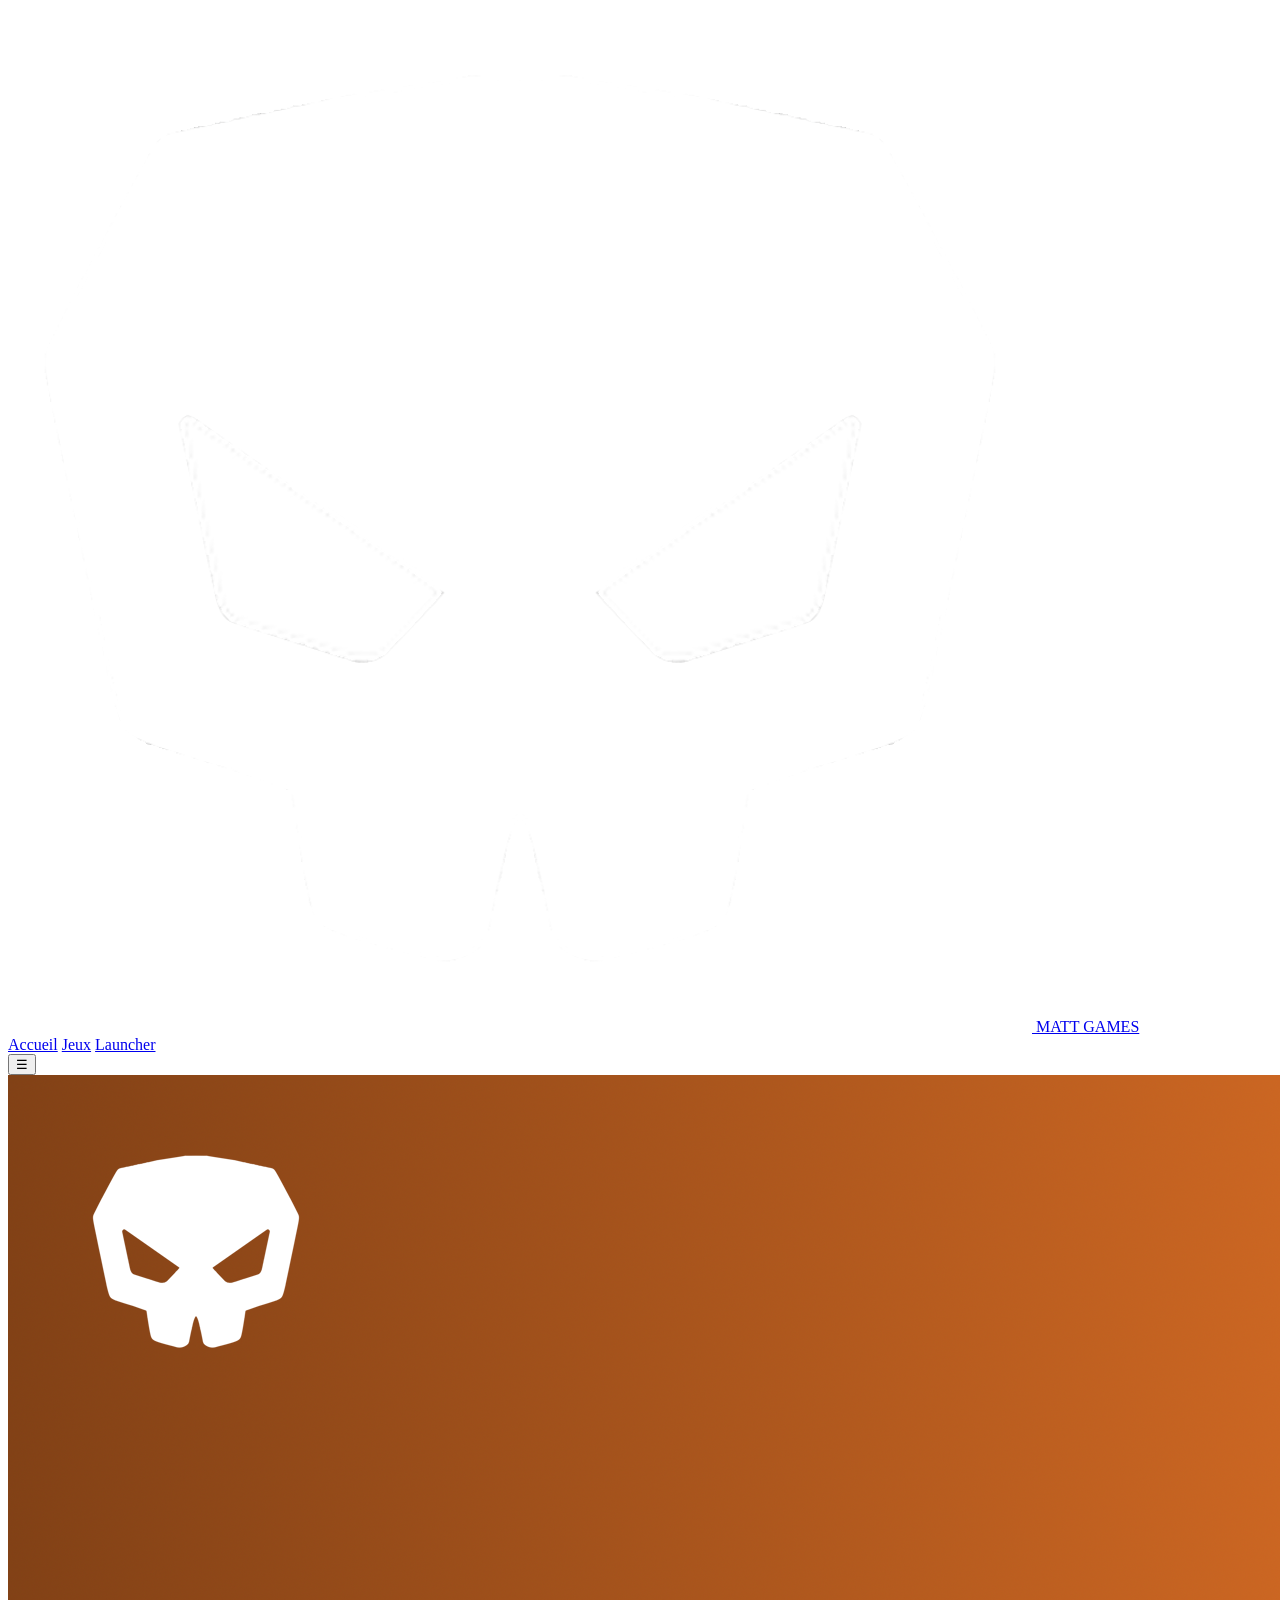
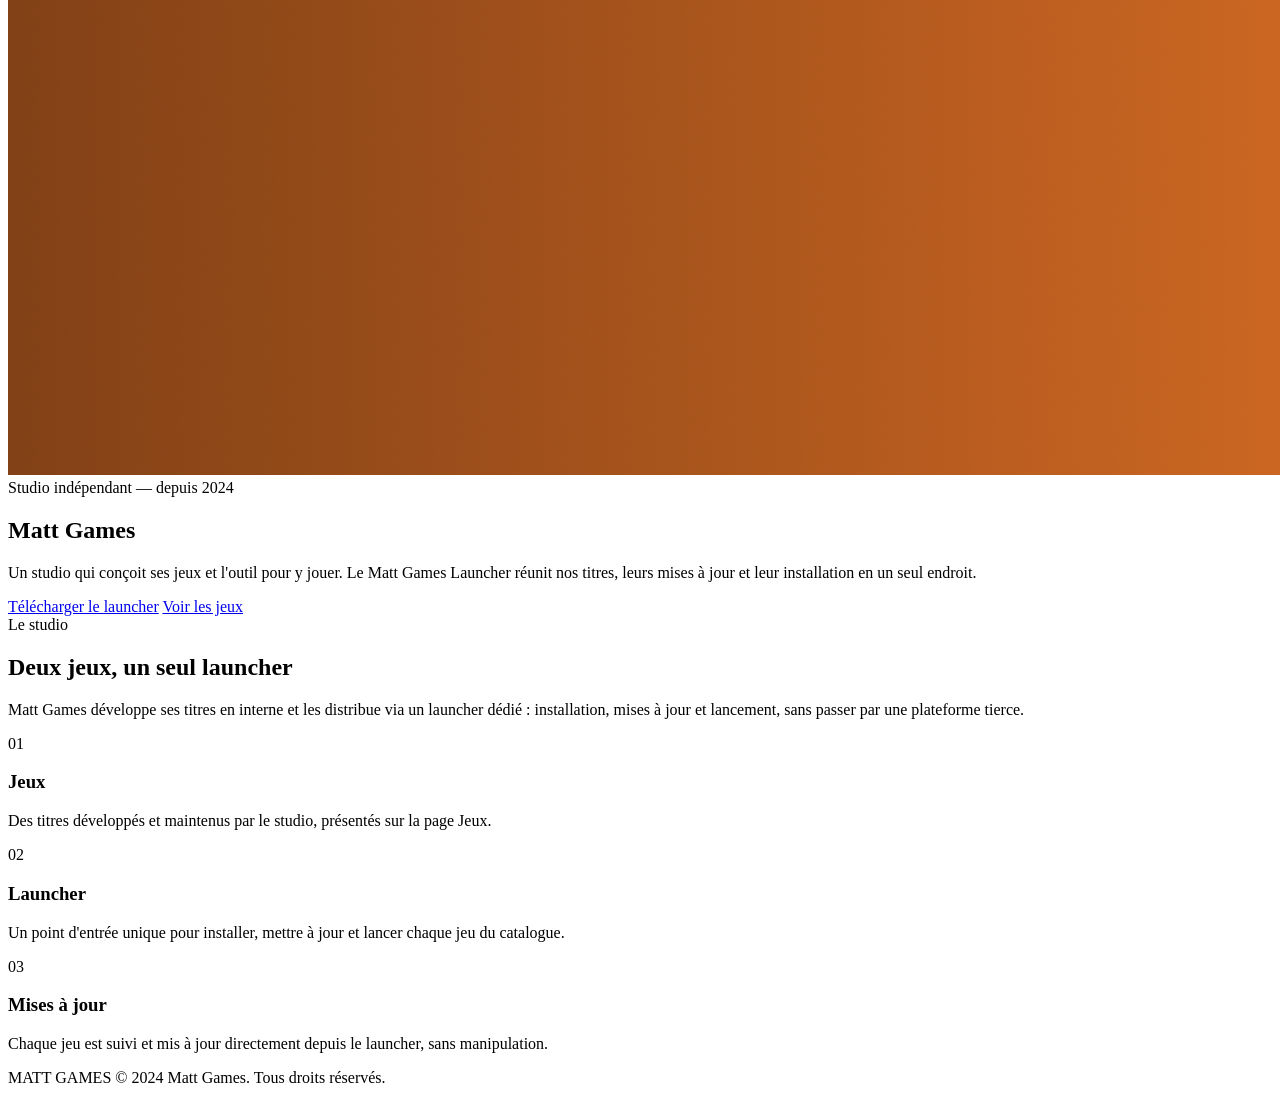
==== commit 6d003937: "Update index.html" ====
--- a/index.html
+++ b/index.html
@@ -3,101 +3,85 @@
 <head>
 <meta charset="UTF-8">
 <meta name="viewport" content="width=device-width, initial-scale=1.0">
-<title>Matt Games — Accueil</title>
-<meta name="description" content="Matt Games : studio indépendant. Deux jeux, un launcher.">
-<link rel="icon" type="image/png" href="LogoLauncher.png">
+<title>Matt Games — Home</title>
+<link rel="icon" href="images/LogoMattGames.png">
 <link rel="preconnect" href="https://fonts.googleapis.com">
-<link href="https://fonts.googleapis.com/css2?family=Barlow+Condensed:wght@600;700;800&family=Inter:wght@400;500;600;700&family=JetBrains+Mono:wght@400;500&display=swap" rel="stylesheet">
-<link rel="stylesheet" href="style.css">
+<link href="https://fonts.googleapis.com/css2?family=Rajdhani:wght@600;700&family=Inter:wght@400;500&display=swap" rel="stylesheet">
+<link rel="stylesheet" href="styles.css">
 </head>
 <body>
 
-<nav class="nav">
-  <div class="wrap">
+<header class="topbar">
+  <div class="topbar-inner">
     <a href="index.html" class="brand">
-      <img src="LogoLauncher.png" alt="Matt Games">
-      <span>Matt Games</span>
+      <img src="images/LogoMattGames.png" alt="Matt Games">
+      <span class="brand-name">MATT GAMES</span>
     </a>
-    <div class="nav-links">
+    <nav class="nav">
       <a href="index.html" class="active">Accueil</a>
       <a href="jeux.html">Jeux</a>
       <a href="launcher.html">Launcher</a>
-    </div>
-    <a href="launcher.html" class="nav-cta">Télécharger</a>
-    <button class="nav-toggle" aria-label="Menu">
-      <span></span><span></span><span></span>
-    </button>
-  </div>
-</nav>
-
-<header class="hero">
-  <div class="wrap">
-    <span class="eyebrow"><span class="dot"></span>Studio indépendant</span>
-    <h1>Matt Games</h1>
-    <p class="lead">Deux jeux, un launcher, aucun superflu. Matt Games conçoit ses jeux et les distribue via son propre launcher, sans compte ni détour.</p>
-    <div class="hero-actions">
-      <a href="launcher.html" class="btn btn-primary">Télécharger le launcher</a>
-      <a href="jeux.html" class="btn btn-ghost">Voir les jeux</a>
-    </div>
+    </nav>
+    <button class="nav-toggle" aria-label="Ouvrir le menu">☰</button>
   </div>
 </header>
 
-<section>
-  <div class="wrap">
-    <div class="section-head">
-      <span class="kicker">Catalogue</span>
-      <h2>Nos jeux</h2>
-      <p>Deux jeux, deux univers différents. Les deux se lancent depuis le Matt Games Launcher.</p>
+<main>
+
+  <section class="hero">
+    <img src="images/presentation.png" alt="Matt Games">
+    <div class="hero-content">
+      <span class="eyebrow">Studio indépendant — depuis 2024</span>
+      <h1 class="hero-title">Matt Games</h1>
+      <p class="hero-sub">
+        Un studio qui conçoit ses jeux et l'outil pour y jouer. Le Matt Games
+        Launcher réunit nos titres, leurs mises à jour et leur installation
+        en un seul endroit.
+      </p>
+      <div class="hero-actions">
+        <a href="launcher.html" class="btn btn-primary">Télécharger le launcher</a>
+        <a href="jeux.html" class="btn btn-ghost">Voir les jeux</a>
+      </div>
     </div>
+  </section>
 
-    <div class="game-strip">
-      <a href="jeux.html#sinics" class="game-preview" style="--game-color: var(--sinics);">
-        <img src="Logos/Sinics.png" alt="Sinics">
-        <div>
-          <span class="tag">Version 4.2</span>
-          <h3>Sinics</h3>
-          <p>Stratégie — chaque décision modifie l'équilibre du système.</p>
+  <section class="section-alt">
+    <div class="wrap">
+      <div class="section-head">
+        <span class="eyebrow">Le studio</span>
+        <h2>Deux jeux, un seul launcher</h2>
+        <p>
+          Matt Games développe ses titres en interne et les distribue via
+          un launcher dédié : installation, mises à jour et lancement,
+          sans passer par une plateforme tierce.
+        </p>
+      </div>
+      <div class="pillars">
+        <div class="pillar">
+          <span class="num">01</span>
+          <h3>Jeux</h3>
+          <p>Des titres développés et maintenus par le studio, présentés sur la page Jeux.</p>
         </div>
-      </a>
+        <div class="pillar">
+          <span class="num">02</span>
+          <h3>Launcher</h3>
+          <p>Un point d'entrée unique pour installer, mettre à jour et lancer chaque jeu du catalogue.</p>
+        </div>
+        <div class="pillar">
+          <span class="num">03</span>
+          <h3>Mises à jour</h3>
+          <p>Chaque jeu est suivi et mis à jour directement depuis le launcher, sans manipulation.</p>
+        </div>
+      </div>
+    </div>
+  </section>
 
-      <a href="jeux.html#house-simulator" class="game-preview" style="--game-color: var(--house);">
-        <img src="Logos/HouseSimulator.png" alt="House Simulator">
-        <div>
-          <span class="tag">Bêta</span>
-          <h3>House Simulator</h3>
-          <p>Simulation — construisez et gérez une maison, sans chronomètre.</p>
-        </div>
-      </a>
-    </div>
-  </div>
-</section>
-
-<section class="tight">
-  <div class="wrap">
-    <div class="launcher-teaser">
-      <div>
-        <h2>Le launcher</h2>
-        <p>Une bibliothèque, des mises à jour simples, rien de superflu. Version 1.0 disponible pour Windows.</p>
-      </div>
-      <a href="launcher.html" class="btn btn-primary">Télécharger maintenant</a>
-    </div>
-  </div>
-</section>
+</main>
 
 <footer>
-  <div class="wrap">
-    <div class="footer-row">
-      <a href="index.html" class="footer-brand">
-        <img src="LogoLauncher.png" alt="">
-        Matt Games
-      </a>
-      <div class="footer-links">
-        <a href="index.html">Accueil</a>
-        <a href="jeux.html">Jeux</a>
-        <a href="launcher.html">Launcher</a>
-      </div>
-    </div>
-    <p class="footer-note">© 2026 Matt Games.</p>
+  <div class="wrap footer-inner">
+    <span class="brand-name">MATT GAMES</span>
+    <span>© 2024 Matt Games. Tous droits réservés.</span>
   </div>
 </footer>
 
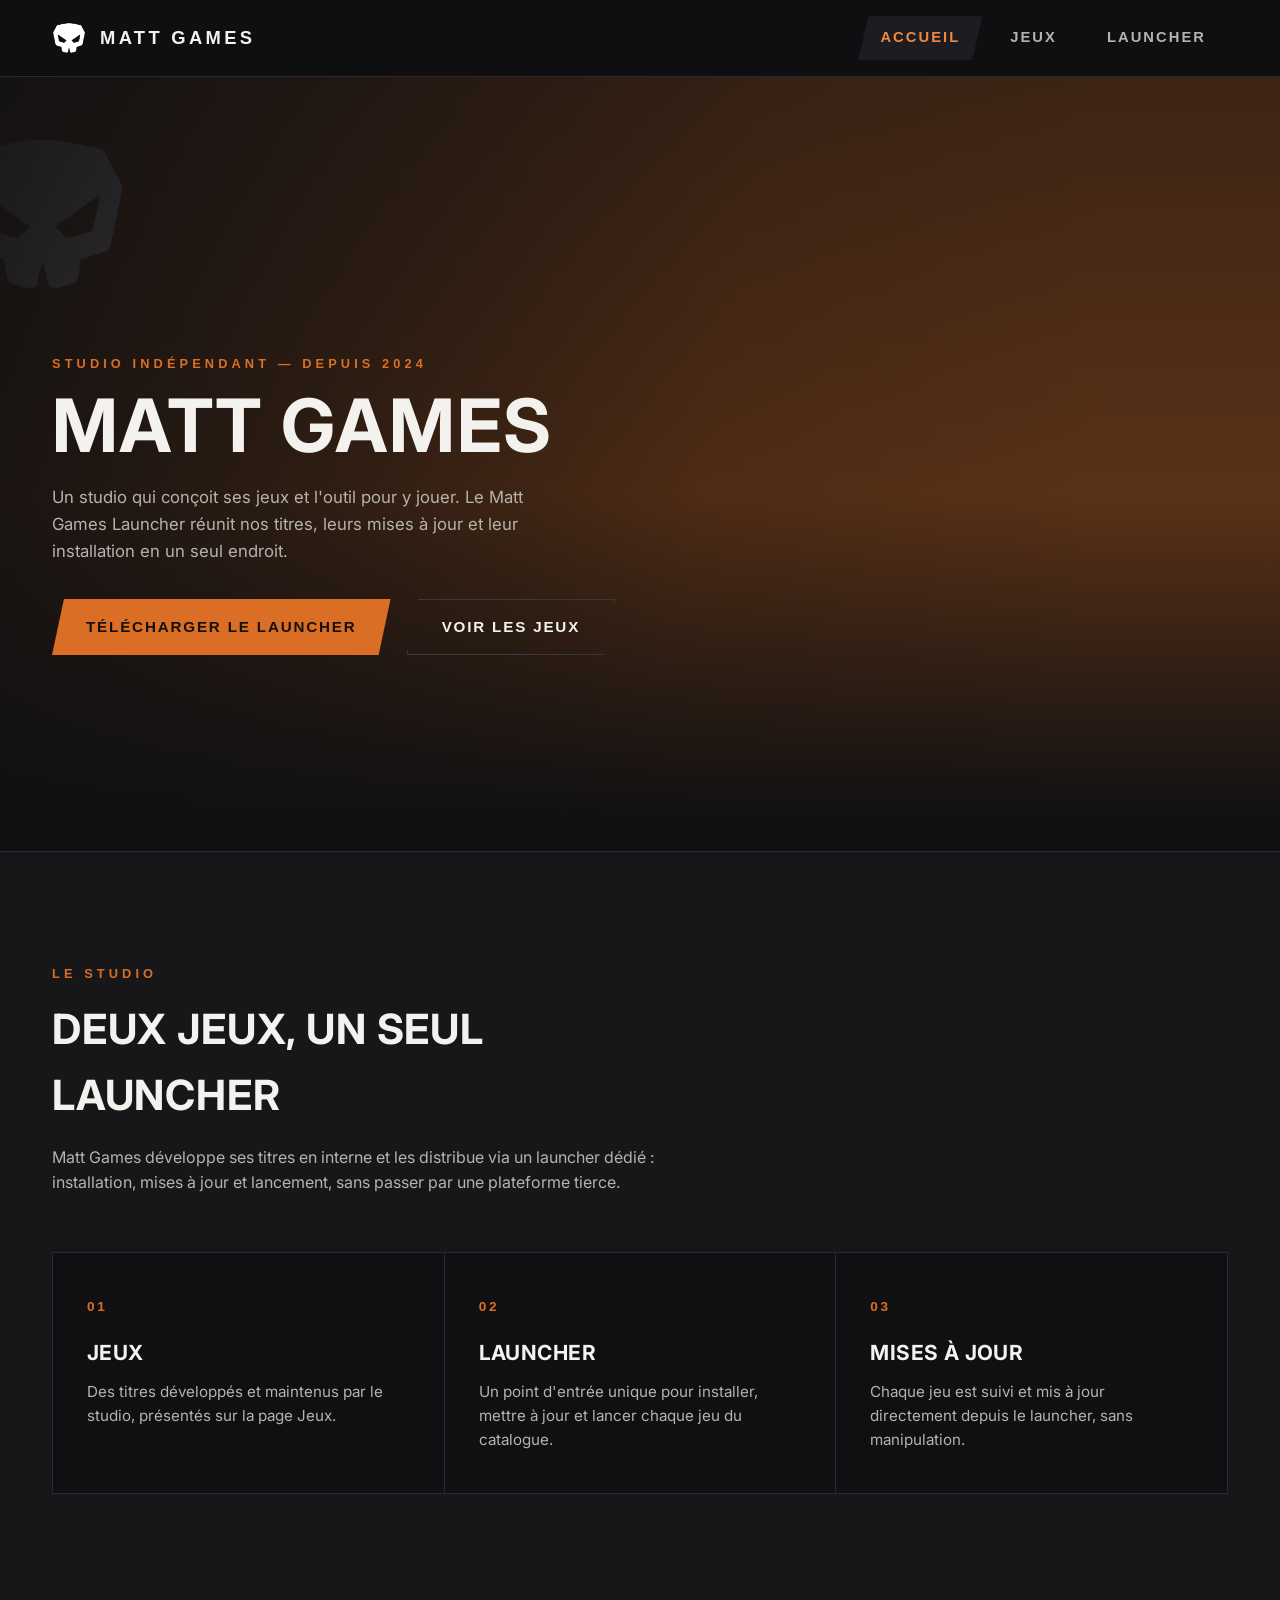
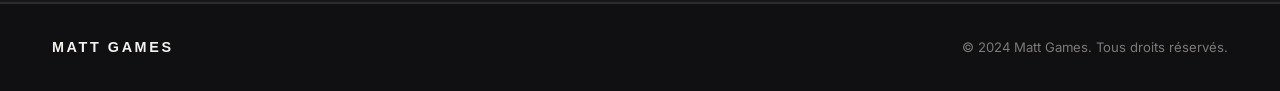
==== commit 0c868724: "Update index.html" ====
--- a/index.html
+++ b/index.html
@@ -3,7 +3,7 @@
 <head>
 <meta charset="UTF-8">
 <meta name="viewport" content="width=device-width, initial-scale=1.0">
-<title>Matt Games — Home</title>
+<title>Home | Matt Games</title>
 <link rel="icon" href="images/LogoMattGames.png">
 <link rel="preconnect" href="https://fonts.googleapis.com">
 <link href="https://fonts.googleapis.com/css2?family=Rajdhani:wght@600;700&family=Inter:wght@400;500&display=swap" rel="stylesheet">
--- a/styles.css
+++ b/styles.css
@@ -0,0 +1,457 @@
+/* ===================================================================
+   MATT GAMES — design tokens
+   Palette : anthracite profond + accent orange combustion
+   Type    : Rajdhani (display, anguleux) / Inter (texte, sobre)
+   Signature : coupe diagonale à 12° reprise sur nav, boutons, cartes
+   =================================================================== */
+
+:root {
+  --bg-0: #101012;
+  --bg-1: #17171a;
+  --bg-2: #1d1d21;
+  --border: #2a2a30;
+  --border-strong: #38383f;
+
+  --text-hi: #f3f2ee;
+  --text-mid: #b5b3ad;
+  --text-low: #7b7a76;
+
+  --accent: #db6e25;
+  --accent-hi: #f0893f;
+  --accent-low: #a5541b;
+  --accent-wash: rgba(219, 110, 37, 0.12);
+
+  --cut: 14px;                 /* profondeur de la coupe diagonale signature */
+  --radius: 2px;                /* le flat design garde les angles quasi vifs */
+  --maxw: 1240px;
+
+  --ease: cubic-bezier(.2, .8, .2, 1);
+}
+
+* { box-sizing: border-box; }
+html { scroll-behavior: smooth; }
+
+body {
+  margin: 0;
+  background: var(--bg-0);
+  color: var(--text-mid);
+  font-family: 'Inter', system-ui, sans-serif;
+  font-size: 16px;
+  line-height: 1.6;
+  -webkit-font-smoothing: antialiased;
+}
+
+h1, h2, h3, .display {
+  font-family: 'Rajdhani', 'Inter', sans-serif;
+  color: var(--text-hi);
+  font-weight: 700;
+  letter-spacing: 0.02em;
+  margin: 0;
+  text-transform: uppercase;
+}
+
+a { color: inherit; text-decoration: none; }
+img { max-width: 100%; display: block; }
+
+.eyebrow {
+  font-family: 'Rajdhani', sans-serif;
+  font-weight: 600;
+  font-size: 0.8rem;
+  letter-spacing: 0.32em;
+  text-transform: uppercase;
+  color: var(--accent);
+}
+
+.wrap {
+  max-width: var(--maxw);
+  margin: 0 auto;
+  padding: 0 32px;
+}
+
+/* focus visibility (accessibilité) */
+a:focus-visible, button:focus-visible {
+  outline: 2px solid var(--accent-hi);
+  outline-offset: 3px;
+}
+
+@media (prefers-reduced-motion: reduce) {
+  * { animation: none !important; transition: none !important; }
+}
+
+/* ---------------------------------------------------------------
+   Coupe diagonale — l'élément signature, réutilisé partout
+   --------------------------------------------------------------- */
+.cut {
+  clip-path: polygon(
+    var(--cut) 0, 100% 0,
+    calc(100% - var(--cut)) 100%, 0 100%
+  );
+}
+.cut-r {
+  clip-path: polygon(
+    0 0, calc(100% - var(--cut)) 0,
+    100% 100%, var(--cut) 100%
+  );
+}
+
+/* ---------------------------------------------------------------
+   Topbar
+   --------------------------------------------------------------- */
+.topbar {
+  position: sticky;
+  top: 0;
+  z-index: 100;
+  background: rgba(16, 16, 18, 0.92);
+  backdrop-filter: blur(10px);
+  border-bottom: 1px solid var(--border);
+}
+
+.topbar-inner {
+  max-width: var(--maxw);
+  margin: 0 auto;
+  padding: 0 32px;
+  height: 76px;
+  display: flex;
+  align-items: center;
+  justify-content: space-between;
+}
+
+.brand {
+  display: flex;
+  align-items: center;
+  gap: 14px;
+}
+
+.brand img {
+  height: 34px;
+  width: auto;
+}
+
+.brand-name {
+  font-family: 'Rajdhani', sans-serif;
+  font-weight: 700;
+  font-size: 1.15rem;
+  letter-spacing: 0.18em;
+  color: var(--text-hi);
+}
+
+.nav {
+  display: flex;
+  gap: 6px;
+}
+
+.nav a {
+  position: relative;
+  padding: 10px 22px;
+  font-family: 'Rajdhani', sans-serif;
+  font-weight: 600;
+  font-size: 0.92rem;
+  letter-spacing: 0.14em;
+  text-transform: uppercase;
+  color: var(--text-mid);
+  transition: color .2s var(--ease);
+}
+
+.nav a::before {
+  content: '';
+  position: absolute;
+  inset: 0;
+  background: var(--bg-2);
+  clip-path: polygon(10px 0, 100% 0, calc(100% - 10px) 100%, 0 100%);
+  opacity: 0;
+  transition: opacity .2s var(--ease);
+  z-index: -1;
+}
+
+.nav a:hover, .nav a.active { color: var(--text-hi); }
+.nav a:hover::before, .nav a.active::before { opacity: 1; }
+.nav a.active { color: var(--accent-hi); }
+
+.nav-toggle {
+  display: none;
+  background: none;
+  border: 1px solid var(--border-strong);
+  color: var(--text-hi);
+  width: 42px;
+  height: 42px;
+  align-items: center;
+  justify-content: center;
+  cursor: pointer;
+}
+
+/* ---------------------------------------------------------------
+   Buttons
+   --------------------------------------------------------------- */
+.btn {
+  display: inline-flex;
+  align-items: center;
+  gap: 10px;
+  padding: 15px 34px;
+  font-family: 'Rajdhani', sans-serif;
+  font-weight: 700;
+  font-size: 0.95rem;
+  letter-spacing: 0.12em;
+  text-transform: uppercase;
+  border: none;
+  cursor: pointer;
+  transition: transform .18s var(--ease), background .18s var(--ease);
+  clip-path: polygon(12px 0, 100% 0, calc(100% - 12px) 100%, 0 100%);
+}
+
+.btn-primary {
+  background: var(--accent);
+  color: #16100a;
+}
+.btn-primary:hover { background: var(--accent-hi); transform: translateY(-1px); }
+
+.btn-ghost {
+  background: transparent;
+  color: var(--text-hi);
+  border: 1px solid var(--border-strong);
+  clip-path: polygon(12px 0, 100% 0, calc(100% - 12px) 100%, 0 100%);
+}
+.btn-ghost:hover { border-color: var(--accent); color: var(--accent-hi); }
+
+/* ---------------------------------------------------------------
+   Hero (accueil)
+   --------------------------------------------------------------- */
+.hero {
+  position: relative;
+  height: 86vh;
+  min-height: 560px;
+  display: flex;
+  align-items: flex-end;
+  overflow: hidden;
+  background: #0c0c0d;
+}
+
+.hero img {
+  position: absolute;
+  inset: 0;
+  width: 100%;
+  height: 100%;
+  object-fit: cover;
+  opacity: 0.55;
+}
+
+.hero::after {
+  content: '';
+  position: absolute;
+  inset: 0;
+  background:
+    linear-gradient(0deg, var(--bg-0) 4%, rgba(16,16,18,0.25) 46%, rgba(16,16,18,0.55) 100%),
+    linear-gradient(100deg, rgba(16,16,18,0.85) 0%, rgba(16,16,18,0.1) 55%);
+}
+
+.hero-content {
+  position: relative;
+  z-index: 2;
+  padding: 0 32px 88px;
+  max-width: var(--maxw);
+  margin: 0 auto;
+  width: 100%;
+}
+
+.hero-title {
+  font-size: clamp(2.6rem, 6vw, 4.6rem);
+  line-height: 0.98;
+  margin: 14px 0 22px;
+}
+
+.hero-sub {
+  max-width: 520px;
+  color: var(--text-mid);
+  font-size: 1.05rem;
+  margin-bottom: 34px;
+}
+
+.hero-actions { display: flex; gap: 16px; flex-wrap: wrap; }
+
+/* ---------------------------------------------------------------
+   Sections
+   --------------------------------------------------------------- */
+section { padding: 108px 0; }
+.section-head { margin-bottom: 56px; max-width: 620px; }
+.section-head h2 { font-size: clamp(1.8rem, 3.4vw, 2.6rem); margin-top: 10px; }
+.section-head p { margin-top: 16px; color: var(--text-mid); }
+
+.section-alt { background: var(--bg-1); border-top: 1px solid var(--border); border-bottom: 1px solid var(--border); }
+
+/* Studio strip (accueil) */
+.pillars {
+  display: grid;
+  grid-template-columns: repeat(3, 1fr);
+  gap: 1px;
+  background: var(--border);
+  border: 1px solid var(--border);
+}
+
+.pillar {
+  background: var(--bg-0);
+  padding: 40px 34px;
+  position: relative;
+}
+
+.pillar .num {
+  font-family: 'Rajdhani', sans-serif;
+  font-weight: 700;
+  color: var(--accent);
+  font-size: 0.85rem;
+  letter-spacing: 0.2em;
+}
+
+.pillar h3 {
+  font-size: 1.3rem;
+  margin: 18px 0 10px;
+}
+
+.pillar p { margin: 0; font-size: 0.95rem; }
+
+/* ---------------------------------------------------------------
+   Jeux — grille de parallélogrammes
+   --------------------------------------------------------------- */
+.game-grid {
+  display: grid;
+  grid-template-columns: repeat(auto-fit, minmax(240px, 1fr));
+  gap: 28px;
+}
+
+.game-card {
+  position: relative;
+  aspect-ratio: 4 / 3;
+  background: var(--bg-2);
+  border: 1px solid var(--border-strong);
+  clip-path: polygon(34px 0, 100% 0, calc(100% - 34px) 100%, 0 100%);
+  display: flex;
+  align-items: center;
+  justify-content: center;
+  padding: 0 56px;
+  transition: transform .22s var(--ease), border-color .22s var(--ease), background .22s var(--ease);
+}
+
+.game-card:hover {
+  transform: translateY(-6px);
+  border-color: var(--accent);
+  background: var(--accent-wash);
+}
+
+.game-card img {
+  max-width: 62%;
+  max-height: 46%;
+  object-fit: contain;
+  filter: grayscale(0.15);
+}
+
+.game-card figcaption {
+  position: absolute;
+  bottom: 24px;
+  left: 56px;
+  right: 56px;
+  text-align: center;
+  font-family: 'Rajdhani', sans-serif;
+  font-weight: 600;
+  font-size: 0.82rem;
+  letter-spacing: 0.16em;
+  text-transform: uppercase;
+  color: var(--text-low);
+}
+
+.game-count {
+  color: var(--text-low);
+  font-size: 0.9rem;
+  margin-top: -34px;
+  margin-bottom: 40px;
+}
+
+/* ---------------------------------------------------------------
+   Launcher page
+   --------------------------------------------------------------- */
+.launcher-hero {
+  display: grid;
+  grid-template-columns: 1.1fr 0.9fr;
+  gap: 64px;
+  align-items: center;
+  padding: 120px 0 100px;
+}
+
+.launcher-hero h1 { font-size: clamp(2.2rem, 4.4vw, 3.4rem); margin: 14px 0 20px; }
+
+.launcher-visual {
+  position: relative;
+  border: 1px solid var(--border-strong);
+  background: var(--bg-2);
+  padding: 10px;
+  clip-path: polygon(20px 0, 100% 0, calc(100% - 20px) 100%, 0 100%);
+}
+
+.launcher-visual img { width: 100%; }
+
+.feature-grid {
+  display: grid;
+  grid-template-columns: repeat(3, 1fr);
+  gap: 24px;
+}
+
+.feature {
+  border: 1px solid var(--border);
+  background: var(--bg-1);
+  padding: 32px 28px;
+  clip-path: polygon(0 0, 100% 0, 100% calc(100% - 18px), calc(100% - 18px) 100%, 0 100%);
+}
+
+.feature .tag {
+  font-family: 'Rajdhani', sans-serif;
+  font-weight: 700;
+  color: var(--accent);
+  font-size: 0.78rem;
+  letter-spacing: 0.2em;
+}
+
+.feature h3 { font-size: 1.15rem; margin: 16px 0 10px; }
+.feature p { margin: 0; font-size: 0.92rem; }
+
+.download-cta {
+  text-align: center;
+  padding: 96px 0;
+}
+
+.download-cta h2 { font-size: clamp(1.9rem, 3.6vw, 2.8rem); }
+.download-cta p { max-width: 480px; margin: 16px auto 34px; }
+.download-meta { margin-top: 22px; font-size: 0.82rem; color: var(--text-low); }
+
+/* ---------------------------------------------------------------
+   Footer
+   --------------------------------------------------------------- */
+footer {
+  border-top: 1px solid var(--border);
+  padding: 32px 0;
+}
+
+.footer-inner {
+  display: flex;
+  align-items: center;
+  justify-content: space-between;
+  flex-wrap: wrap;
+  gap: 12px;
+  font-size: 0.82rem;
+  color: var(--text-low);
+}
+
+.footer-inner .brand-name { font-size: 0.9rem; }
+
+/* ---------------------------------------------------------------
+   Responsive
+   --------------------------------------------------------------- */
+@media (max-width: 860px) {
+  .nav { position: fixed; top: 76px; left: 0; right: 0; bottom: 0;
+    background: var(--bg-0); flex-direction: column; padding: 24px 32px;
+    transform: translateX(100%); transition: transform .25s var(--ease); }
+  .nav.open { transform: translateX(0); }
+  .nav a { padding: 16px 0; font-size: 1.1rem; }
+  .nav-toggle { display: flex; }
+
+  .launcher-hero { grid-template-columns: 1fr; padding-top: 80px; }
+  .pillars, .feature-grid { grid-template-columns: 1fr; }
+  section { padding: 72px 0; }
+  .hero { height: auto; padding-top: 120px; min-height: 480px; }
+}
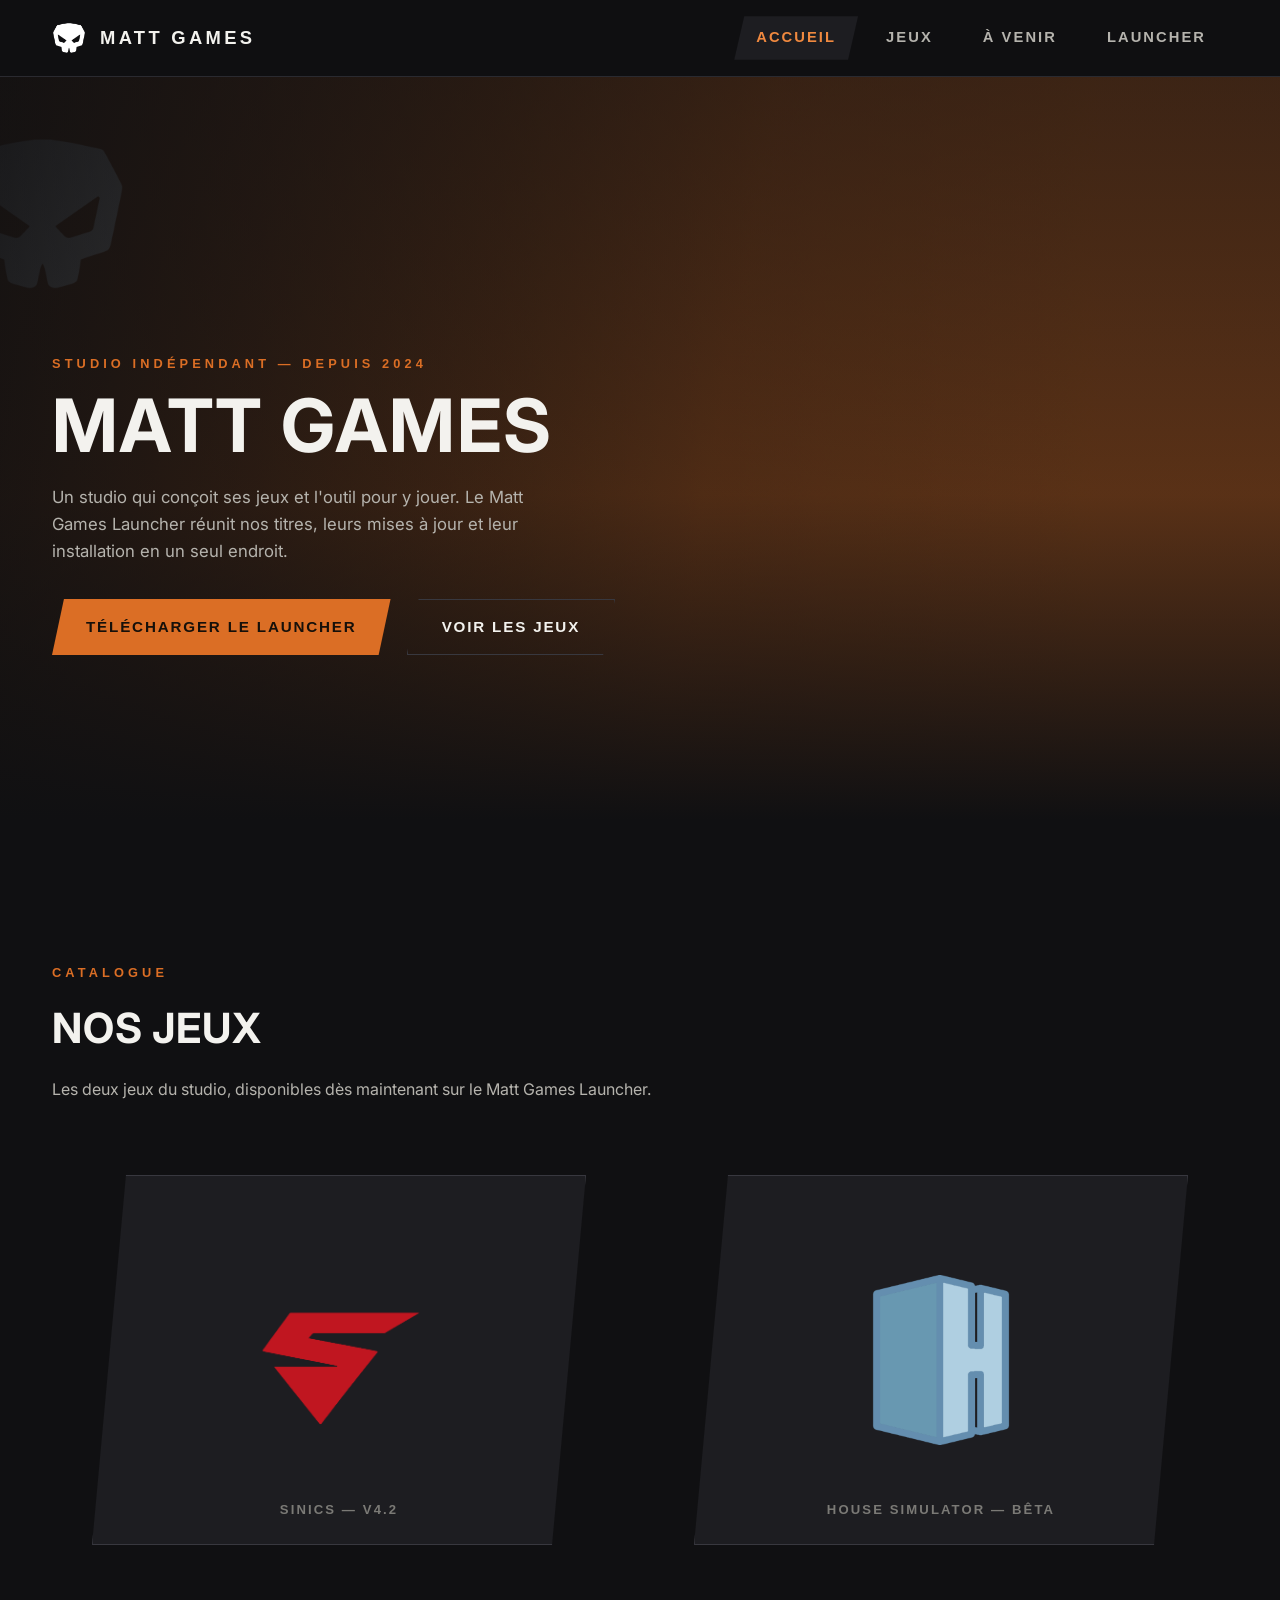
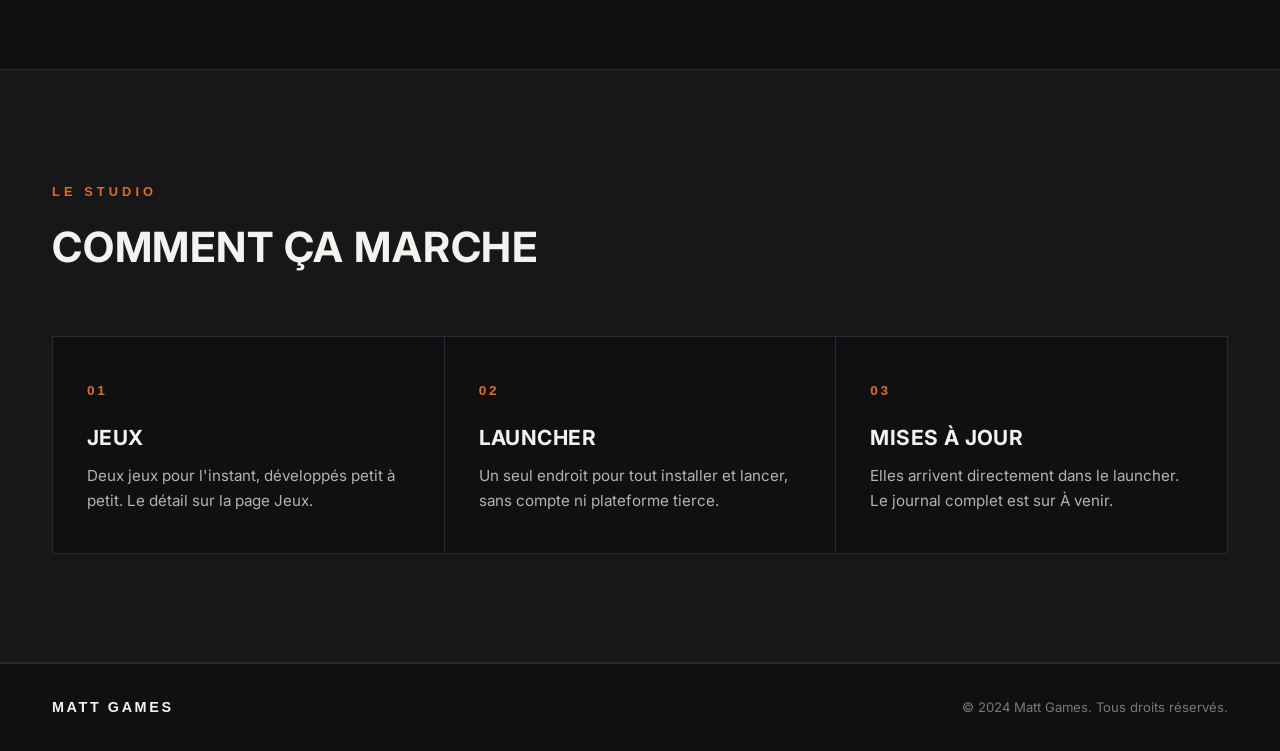
==== commit afecbaaf: "Update index.html" ====
--- a/index.html
+++ b/index.html
@@ -20,6 +20,7 @@
     <nav class="nav">
       <a href="index.html" class="active">Accueil</a>
       <a href="jeux.html">Jeux</a>
+      <a href="venir.html">À venir</a>
       <a href="launcher.html">Launcher</a>
     </nav>
     <button class="nav-toggle" aria-label="Ouvrir le menu">☰</button>
@@ -45,32 +46,50 @@
     </div>
   </section>
 
+  <section>
+    <div class="wrap">
+      <div class="section-head">
+        <span class="eyebrow">Catalogue</span>
+        <h2>Nos jeux</h2>
+        <p>Les deux jeux du studio, disponibles dès maintenant sur le Matt Games Launcher.</p>
+      </div>
+      <!-- Pour ajouter un jeu : copie un bloc <figure> entier ci-dessous,
+           colle-le juste avant </div>, change l'image et le texte.
+           (à faire aussi dans jeux.html pour que le jeu apparaisse aux deux endroits) -->
+      <div class="game-grid">
+        <figure class="game-card">
+          <img src="Logos/sinics.png" alt="Sinics">
+          <figcaption>Sinics — v4.2</figcaption>
+        </figure>
+        <figure class="game-card">
+          <img src="Logos/house-simulator.png" alt="House Simulator">
+          <figcaption>House Simulator — Bêta</figcaption>
+        </figure>
+      </div>
+    </div>
+  </section>
+
   <section class="section-alt">
     <div class="wrap">
       <div class="section-head">
         <span class="eyebrow">Le studio</span>
-        <h2>Deux jeux, un seul launcher</h2>
-        <p>
-          Matt Games développe ses titres en interne et les distribue via
-          un launcher dédié : installation, mises à jour et lancement,
-          sans passer par une plateforme tierce.
-        </p>
+        <h2>Comment ça marche</h2>
       </div>
       <div class="pillars">
         <div class="pillar">
           <span class="num">01</span>
           <h3>Jeux</h3>
-          <p>Des titres développés et maintenus par le studio, présentés sur la page Jeux.</p>
+          <p>Deux jeux pour l'instant, développés petit à petit. Le détail sur la page Jeux.</p>
         </div>
         <div class="pillar">
           <span class="num">02</span>
           <h3>Launcher</h3>
-          <p>Un point d'entrée unique pour installer, mettre à jour et lancer chaque jeu du catalogue.</p>
+          <p>Un seul endroit pour tout installer et lancer, sans compte ni plateforme tierce.</p>
         </div>
         <div class="pillar">
           <span class="num">03</span>
           <h3>Mises à jour</h3>
-          <p>Chaque jeu est suivi et mis à jour directement depuis le launcher, sans manipulation.</p>
+          <p>Elles arrivent directement dans le launcher. Le journal complet est sur À venir.</p>
         </div>
       </div>
     </div>
